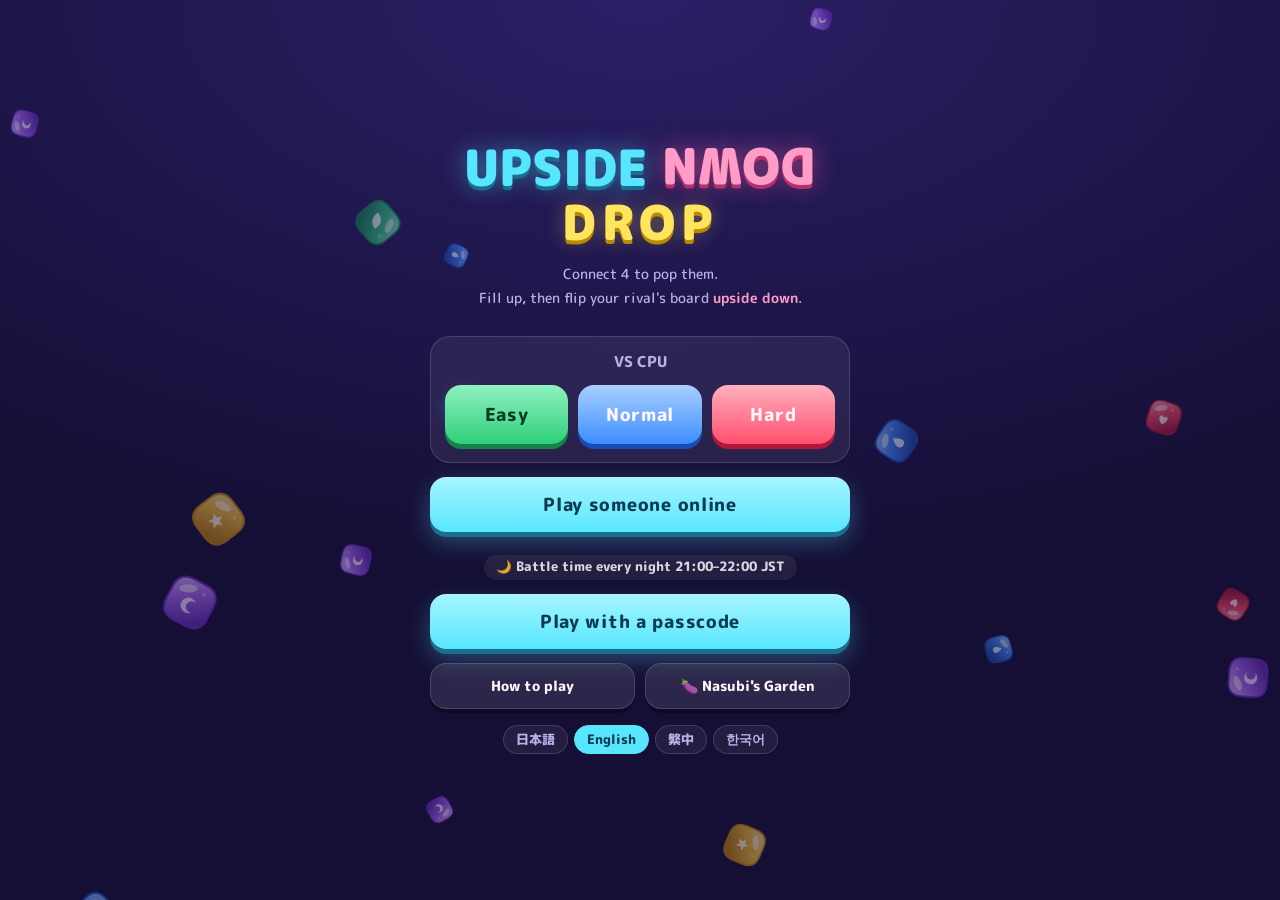
==== index.html @ 1927384f "広告：結果画面の帯の下に大きい広告（300×250）を足す Co-Authored-By: Claude Opus 5.5 <noreply@anthropic.com> Claude-Session" ====
<!doctype html>
<html lang="ja">
<head>
<!-- Google tag (gtag.js) -->
<script async src="https://www.googletagmanager.com/gtag/js?id=G-5RB6XMN0QR"></script>
<script>
  window.dataLayer = window.dataLayer || [];
  function gtag(){dataLayer.push(arguments);}
  gtag('js', new Date());
  gtag('config', 'G-5RB6XMN0QR');
</script>
<meta charset="utf-8">
<meta name="viewport" content="width=device-width,initial-scale=1,maximum-scale=1,user-scalable=no,viewport-fit=cover">
<meta name="theme-color" content="#150f36">
<meta name="description" content="4つつなげて消す落ちものパズル。ゲージが溜まったら相手の盤面をさかさまに！">
<title>さかさまドロップ</title>
<!-- ホーム画面に追加したとき全画面で開く -->
<link rel="manifest" href="manifest.json">
<link rel="icon" type="image/png" href="icons/favicon-32.png">
<link rel="apple-touch-icon" href="icons/apple-touch-icon.png">
<meta name="apple-mobile-web-app-capable" content="yes">
<meta name="mobile-web-app-capable" content="yes">
<meta name="apple-mobile-web-app-status-bar-style" content="black-translucent">
<meta name="apple-mobile-web-app-title" content="さかさま">
<link rel="preconnect" href="https://fonts.googleapis.com">
<link rel="preconnect" href="https://fonts.gstatic.com" crossorigin>
<link href="https://fonts.googleapis.com/css2?family=M+PLUS+Rounded+1c:wght@500;800;900&display=swap" rel="stylesheet">
<link rel="stylesheet" href="css/style.css">
<!-- nasubi-track: 結果画面とXへの投稿の回数を記録（ゲームの動きには影響しない） -->
<script>(function(){try{var G="sakasama",IDS=["ov-result"];
function ev(n){try{if(typeof gtag==='function')gtag('event',n,{game:G});}catch(e){}}
var o=window.open;window.open=function(u){try{if(/intent\/(post|tweet)/.test(String(u)))ev('x_share');}catch(e){}return o.apply(window,arguments);};
if(!IDS.length)return;
function vis(e){if(!e||!e.isConnected||e.closest('[hidden]'))return false;var r=e.getBoundingClientRect();if(r.width<1||r.height<1)return false;for(var n=e;n&&n.nodeType===1;n=n.parentElement){var s=getComputedStyle(n);if(s.display==='none'||s.visibility==='hidden'||parseFloat(s.opacity)<0.05)return false;}return true;}
var was={};setInterval(function(){try{var any=false;for(var i=0;i<IDS.length;i++){if(vis(document.getElementById(IDS[i])))any=true;}if(any&&!was.v)ev('result_view');was.v=any;}catch(e){}},700);
}catch(e){}})();</script>
<!-- nasubi-ad: 結果画面の決めた場所に広告の帯（と、決めた作品だけその下に大きい広告）を出す（遊んでいる最中は出さない・ボタンに重ねない・広告の幅320pxを切らない・結果が出て1.2秒たってから見せる・結果画面が出るたびに読みこみ直す（30秒に1回まで）） -->
<script>(function(){try{var C=[{"a": "#ov-result .dialog", "v": "#ov-result"}],BIG=1,AD='https://nasubi-no-oniwa.github.io/ad/',AD2='https://nasubi-no-oniwa.github.io/ad/big.html',WAIT=1200,MIN=30000;
if(/[?&]noad=1/.test(location.search))return;
var ifr=null,ifr2=null,boxes=[],bigs=[],since=0,shown=false,last=0;
function vis(e){if(!e||!e.isConnected||e.closest('[hidden]'))return false;var r=e.getBoundingClientRect();if(r.width<1||r.height<1)return false;for(var n=e;n&&n.nodeType===1;n=n.parentElement){var s=getComputedStyle(n);if(s.display==='none'||s.visibility==='hidden'||parseFloat(s.opacity)<0.05)return false;}return true;}
function mk(){var b=document.createElement('div');b.className='nsb-ad';b.style.cssText='display:block;position:static;float:none;box-sizing:content-box;width:320px;min-width:320px;max-width:none;height:50px;margin:20px calc((100% - 320px) / 2) 0;padding:0;border:0;background:none;box-shadow:none;border-radius:0;transform:none;overflow:hidden;flex:0 0 auto;align-self:center;';return b;}
function mk2(){var g=document.createElement('div');g.className='nsb-ad nsb-big';g.style.cssText='display:block;position:static;float:none;box-sizing:content-box;width:300px;min-width:300px;max-width:none;height:250px;margin:20px calc((100% - 300px) / 2) 0;padding:0;border:0;background:none;box-shadow:none;border-radius:0;transform:none;overflow:hidden;flex:0 0 auto;align-self:center;';return g;}
function mkf(u,w,h){var f=document.createElement('iframe');f.title='ad';f.setAttribute('scrolling','no');f.width=w;f.height=h;f.style.cssText='border:0;margin:0;padding:0;width:'+w+'px;height:'+h+'px;display:block;max-width:none;visibility:hidden';f.src=u;return f;}
function rel(f,u){try{f.contentWindow.location.replace(u);}catch(_){f.src=u;}}
function place(){for(var i=0;i<C.length;i++){var a=document.querySelector(C[i].a);if(!a)continue;var b=boxes[i]||(boxes[i]=mk());if(C[i].p==='first'){if(a.firstElementChild!==b)a.insertBefore(b,a.firstChild);}else if(b.parentNode!==a)a.appendChild(b);
if(BIG){var g=bigs[i]||(bigs[i]=mk2());if(b.nextSibling!==g)a.insertBefore(g,b.nextSibling);}}}
function hide(){if(ifr)ifr.style.visibility='hidden';if(ifr2)ifr2.style.visibility='hidden';}
function tick(){try{place();var k=-1;for(var i=0;i<C.length;i++){var v=document.querySelector(C[i].v),b=boxes[i];if(b&&vis(v)&&vis(b)){k=i;break;}}
if(k<0){since=0;shown=false;hide();return;}
var now=Date.now();if(!since)since=now;if(now-since<WAIT){hide();return;}
if(!ifr)ifr=mkf(AD,320,50);if(BIG&&!ifr2)ifr2=mkf(AD2,300,250);
var fresh=false;if(ifr.parentNode!==boxes[k]){boxes[k].appendChild(ifr);fresh=true;}if(BIG&&ifr2.parentNode!==bigs[k]){bigs[k].appendChild(ifr2);fresh=true;}
if(fresh)last=now;else if(!shown&&now-last>=MIN){rel(ifr,AD);if(ifr2)rel(ifr2,AD2);last=now;}
ifr.style.visibility='visible';if(ifr2)ifr2.style.visibility='visible';shown=true;}catch(_){}}
function go(){place();try{new MutationObserver(place).observe(document.body,{childList:true,subtree:true});}catch(_){}setInterval(tick,300);}
if(document.body)go();else document.addEventListener('DOMContentLoaded',go);
}catch(e){}})();</script>
</head>
<body>
<div id="app">

  <!-- ===== タイトル ===== -->
  <section id="title" class="screen active">
    <div class="sky" aria-hidden="true"><canvas id="title-bg"></canvas></div>
    <div class="title-box">
      <div class="title-head">
      <h1 class="logo" aria-label="さかさまドロップ" data-ia="doc_title">
        <span class="logo-top" data-ih="logo_top"><i>さ</i><i>か</i><i class="flip">さ</i><i class="flip">ま</i></span>
        <span class="logo-bottom" data-i="logo_bottom">ドロップ</span>
      </h1>
      <p class="tagline" data-ih="tagline">4つつなげて消す。<br>溜まったら、相手の盤面を<b>さかさま</b>に。</p>
      </div>

      <div class="menu">
        <div class="menu-card">
          <p class="menu-label" data-i="vs_cpu">CPUとたいせん</p>
          <div class="level-row">
            <button class="btn lv easy" data-level="easy" data-i="easy">よわい</button>
            <button class="btn lv normal" data-level="normal" data-i="normal">ふつう</button>
            <button class="btn lv hard" data-level="hard" data-i="hard">つよい</button>
          </div>
        </div>
        <button class="btn wide online-btn" id="btn-online" data-i="online">あいことばで対戦</button>
        <div class="menu-sub">
          <button class="btn sub" id="btn-howto" data-i="howto">あそびかた</button>
          <a class="btn sub garden" href="https://nasubi-no-oniwa.github.io/" data-i="home_e">🍆 なすびのお庭へ</a>
        </div>
        <div class="langs" id="langs" role="group" aria-label="Language"><button type="button" data-lang="ja">日本語</button><button type="button" data-lang="en">English</button><button type="button" data-lang="zh">繁中</button><button type="button" data-lang="ko">한국어</button></div>
        <p class="land-tip touch-only-block" data-ih="land_tip">スマホを横にすると、相手の盤面も同じ大きさで見えます<br>ブラウザの「ホーム画面に追加」で全画面で遊べます</p>
        <div class="ctrl-setting touch-only-block">
          <span data-i="ctrl_touch">スマホの操作</span>
          <div class="seg"><button data-mode="button" data-i="m_button">ボタン</button><button data-mode="swipe" data-i="m_swipe">なぞる</button></div>
        </div>
      </div>
    </div>
  </section>

  <!-- ===== ゲーム ===== -->
  <section id="game" class="screen">
    <header class="hud-top">
      <button class="icon-btn" id="btn-pause" aria-label="一時停止" data-ia="pause">Ⅱ</button>
      <div class="versus"><span class="you" id="me-name" data-i="you">あなた</span><b id="wins">0 - 0</b><span class="cpu" id="cpu-name">CPU</span><span class="eyes" id="watchers"></span></div>
      <button class="icon-btn" id="btn-sound" aria-label="音" data-ia="sound">♪</button>
    </header>

    <div class="field">
      <div class="area me">
        <div class="me-head" id="me-label" data-i="you">あなた</div>
        <div class="gbar" id="me-garbage"></div>
        <div class="board-wrap" id="me-wrap"><canvas id="me-board"></canvas></div>
      </div>

      <div class="side">
        <div class="panel next-panel">
          <div class="label" data-i="next">つぎ</div>
          <canvas id="me-next"></canvas>
        </div>
        <div class="panel">
          <div class="label" data-i="score">スコア</div>
          <div class="score" id="me-score">0</div>
        </div>
        <div class="panel gauge-panel">
          <div class="label" data-i="gauge">さかさまゲージ</div>
          <div class="gauge"><div class="gauge-fill" id="me-gauge"></div></div>
          <div class="skill-sides">
            <button class="skill-side" data-target="opp" data-ih="to_opp_k">相手に<small>Shift</small></button>
            <button class="skill-side self" data-target="self" data-ih="to_self_k">自分に<small>C</small></button>
          </div>
        </div>
        <div class="panel keys pc-only">
          <p data-ih="k_move"><kbd>←</kbd><kbd>→</kbd> いどう</p>
          <p data-ih="k_soft"><kbd>↓</kbd> はやく落とす</p>
          <p data-ih="k_hard"><kbd>↑</kbd> 一気に落とす</p>
          <p data-ih="k_rl"><kbd>Z</kbd> 左回転</p>
          <p data-ih="k_rr"><kbd>X</kbd><kbd>スペース</kbd> 右回転</p>
          <p data-ih="k_fo"><kbd>Shift</kbd> 相手をさかさま</p>
          <p data-ih="k_fs"><kbd>C</kbd> 自分をさかさま</p>
        </div>
      </div>

      <div class="area opp">
        <div class="opp-head"><span id="opp-label">CPU</span><span class="mini-gauge"><i id="opp-gauge"></i></span></div>
        <div class="gbar" id="opp-garbage"></div>
        <div class="board-wrap small" id="opp-wrap"><canvas id="opp-board"></canvas></div>
        <div class="opp-score" id="opp-score">0</div>
      </div>
    </div>

    <div class="controls touch-only" id="controls">
      <div class="pad">
        <button data-key="left" aria-label="左" data-ia="a_left">◀</button>
        <button data-key="down" aria-label="下" data-ia="a_down">▼</button>
        <button data-key="right" aria-label="右" data-ia="a_right">▶</button>
        <button data-key="hard" aria-label="一気に落とす" data-ia="a_hard" class="hard">⤓</button>
      </div>
      <div class="acts">
        <div class="skills">
          <button data-key="skill" class="skill" aria-label="相手をさかさま" data-ia="a_fo"><span data-i="to_opp">相手に</span></button>
          <button data-key="skillSelf" class="skill self" aria-label="自分をさかさま" data-ia="a_fs"><span data-i="to_self">自分に</span></button>
        </div>
        <div class="rot">
          <button data-key="rotateL" class="rotate l" aria-label="左回転" data-ia="a_rl">↺</button>
          <button data-key="rotateR" class="rotate r" aria-label="右回転" data-ia="a_rr">↻</button>
        </div>
      </div>
      <p class="swipe-hint" data-ih="swipe_hint"><span>左右になぞる：いどう</span><span>下になぞる：落とす</span><span>下にはじく：一気に</span><span>左をタップ：↺</span><span>右をタップ：↻</span></p>
    </div>

    <!-- カウントダウン -->
    <div class="overlay count" id="ov-count"><div class="count-num" id="count-num">3</div></div>

    <!-- 一時停止 -->
    <div class="overlay" id="ov-pause">
      <div class="dialog">
        <h2 data-i="rest">ひとやすみ</h2>
        <div class="ctrl-setting touch-only-block">
          <span data-i="ctrl_touch">スマホの操作</span>
          <div class="seg"><button data-mode="button" data-i="m_button">ボタン</button><button data-mode="swipe" data-i="m_swipe">なぞる</button></div>
        </div>
        <button class="btn wide" id="btn-resume" data-i="resume">つづける</button>
        <p class="hint online-only" data-i="no_pause">オンライン対戦中は止まりません</p>
        <button class="btn wide sub" id="btn-quit" data-i="to_title">タイトルへ</button>
        <a class="btn wide sub garden" href="https://nasubi-no-oniwa.github.io/" data-i="home_more">🍆 なすびのお庭へ（ほかのゲーム）</a>
      </div>
    </div>

    <!-- 結果 -->
    <div class="overlay" id="ov-result">
      <div class="dialog">
        <h2 id="result-title">かち！</h2>
        <div class="stats">
          <div><span data-i="score">スコア</span><b id="res-score">0</b></div>
          <div><span data-i="max_chain">最大れんさ</span><b id="res-chain">0</b></div>
          <div><span data-i="flips">さかさま</span><b id="res-flip">0</b></div>
        </div>
        <button class="btn wide" id="btn-again" data-i="again">もう一回</button>
        <p class="hint" id="again-msg"></p>
        <button class="btn wide sub" id="btn-back" data-i="to_title">タイトルへ</button>
      </div>
    </div>
  </section>

  <!-- ===== 合言葉で対戦 ===== -->
  <div class="overlay modal" id="ov-online">
    <div class="dialog online">
      <h2 data-i="online">あいことばで対戦</h2>
      <div id="online-form">
        <label class="field-l"><span data-i="passcode">あいことば</span><input id="in-code" maxlength="20" autocomplete="off" placeholder="例：ねこ123" data-ip="ex_code"></label>
        <label class="field-l"><span data-i="name">なまえ</span><input id="in-name" maxlength="8" autocomplete="off" placeholder="ななし" data-ip="noname"></label>
        <p class="hint" data-i="online_hint">同じあいことばを入れた人と対戦できます。3人目からは観戦になります。</p>
        <button class="btn wide" id="btn-join" data-i="join">はいる</button>
      </div>
      <div id="online-wait" hidden>
        <p class="wait-code"><span data-i="wait_pre">あいことば「</span><b id="wait-code"></b><span data-i="wait_post">」</span></p>
        <p class="wait-msg" id="wait-msg" data-i="waiting">あいてを待っています…</p>
        <div class="dots"><i></i><i></i><i></i></div>
        <button class="btn wide sub" id="btn-copy" data-i="copy_link">さそうリンクをコピー</button>
      </div>
      <p class="err" id="online-err"></p>
      <button class="btn wide sub" id="btn-online-close" data-i="back">もどる</button>
    </div>
  </div>

  <!-- ===== あそびかた ===== -->
  <div class="overlay modal" id="ov-howto">
    <div class="dialog howto">
      <h2 data-i="howto">あそびかた</h2>
      <ol>
        <li data-ih="h1"><b>同じ色を4つ</b>つなげると消える。消えたあとに落ちてきて、また4つそろうと<b>れんさ</b>！</li>
        <li data-ih="h2">れんさするほど相手に<b>いし</b>がたくさん降る。いしは隣で色が消えると一緒に消える。</li>
        <li data-ih="h3">つぶを消すと<b>さかさまゲージ</b>が溜まる。満タンで<b>さかさま</b>を押すと、<b>相手の盤面が上下反転</b>！　積み上げた形がバラバラになり、思わぬ連鎖が起きることも。</li>
        <li data-ih="h4">さかさまは<b>相手に</b>も<b>自分に</b>も使える。相手に使うと組みを崩して邪魔できる。自分に使うと、起きた連鎖は攻撃にならないが、自分に降ってくる予定のいしを消せる（守り）。</li>
        <li data-ih="h5">さかさまを使われた側は、今のつぶを置いて連鎖が終わったあと、次のつぶが出る前に反転する。</li>
        <li data-ih="h6"><b>あいことばで対戦</b>：同じあいことばを入れた2人で対戦。3人目からは観戦になる。「さそうリンク」を送れば、開くだけで同じ部屋に入れる。</li>
        <li data-ih="h7">96秒たつと「こうげきアップ」。そこから16秒ごとに、少ない連鎖でもいしがたくさん送れるようになる。</li>
        <li data-ih="h8">スマホはブラウザの「ホーム画面に追加」をすると、アプリのように全画面で遊べる。</li>
        <li data-ih="h9">盤面をぜんぶ消すと「ぜんけし」。次の連鎖でいしがたくさん送れる。</li>
        <li data-ih="h10">まん中の<b class="x">×</b>までつぶが積み上がったら負け。</li>
      </ol>
      <div class="howto-keys">
        <div><h3 data-i="hk1_t">スマホ（ボタン）</h3><p data-ih="hk1">◀ ▶ いどう／▼ はやく落とす<br>⤓ 一気に落とす<br>↺ 左回転／↻ 右回転<br>相手に・自分に スキル<br>※なぞる操作も同時に使える</p></div>
        <div><h3 data-i="hk2_t">スマホ（なぞる）</h3><p data-ih="hk2">左右になぞって いどう<br>下になぞって はやく落とす<br>下にはじいて 一気に落とす<br>左タップ↺／右タップ↻</p></div>
        <div><h3>PC</h3><p data-ih="hk3">← → いどう／↓ はやく落とす<br>↑ 一気に落とす<br>Z 左回転／X・スペース 右回転<br>Shift 相手に／C 自分に</p></div>
      </div>
      <button class="btn wide" id="btn-howto-close" data-i="close">とじる</button>
    </div>
  </div>

</div>

<script src="js/i18n.js"></script>
<script src="js/config.js"></script>
<script src="js/board.js"></script>
<script src="js/player.js"></script>
<script src="js/cpu.js"></script>
<script src="js/render.js"></script>
<script src="js/input.js"></script>
<script src="js/online.js"></script>
<script src="js/qm.js"></script>
<script src="js/firebase-config.js"></script>
<script src="js/main.js"></script>
</body>
</html>
---- css/style.css ----
/* =============================================
   さかさまドロップ  見た目
   ============================================= */
:root {
  --bg1: #150f36;
  --bg2: #2b1f66;
  --ink: #fff7fb;
  --muted: #b9b0e6;
  --pink: #ff5fa2;
  --pink2: #ff9cc7;
  --cyan: #58e6ff;
  --yellow: #ffe45e;
  --panel: rgba(255, 255, 255, 0.07);
  --line: rgba(255, 255, 255, 0.14);
  --side-w: 150px;
  --ctrl-h: 150px;
  --font: "M PLUS Rounded 1c", "Hiragino Maru Gothic ProN", "Hiragino Sans", system-ui, sans-serif;
}

* { box-sizing: border-box; -webkit-tap-highlight-color: transparent; }
html, body {
  margin: 0; height: 100%; overflow: hidden;
  background: radial-gradient(120% 90% at 50% 0%, var(--bg2), var(--bg1) 70%);
  color: var(--ink); font-family: var(--font);
  -webkit-user-select: none; user-select: none; touch-action: manipulation;
  overscroll-behavior: none;
}
button { font-family: inherit; color: inherit; cursor: pointer; }
#app { position: fixed; inset: 0; }

.screen { position: absolute; inset: 0; display: none; }
.screen.active { display: flex; }

/* ---------- ボタン ---------- */
.btn {
  border: 0; border-radius: 16px; padding: 14px 18px;
  font-size: 18px; font-weight: 800; letter-spacing: .04em;
  background: linear-gradient(180deg, var(--pink2), var(--pink));
  box-shadow: 0 5px 0 #b3306c, 0 10px 24px rgba(255, 95, 162, .35);
  transition: transform .08s, box-shadow .08s;
}
.btn:active { transform: translateY(4px); box-shadow: 0 1px 0 #b3306c; }
.btn.wide { width: 100%; }
.btn.sub {
  background: rgba(255, 255, 255, .1); box-shadow: 0 4px 0 rgba(0, 0, 0, .3);
  border: 1px solid var(--line);
}
.btn.sub:active { box-shadow: 0 0 0 rgba(0,0,0,.3); }
.btn.soon {
  background: rgba(255, 255, 255, .05); color: var(--muted); box-shadow: none;
  border: 1px dashed var(--line); cursor: default; font-size: 16px;
}
.btn small { font-size: 12px; opacity: .8; margin-left: 6px; }

/* ---------- タイトル ---------- */
#title { align-items: center; justify-content: center; }
.sky { position: absolute; inset: 0; overflow: hidden; }
.sky canvas { width: 100%; height: 100%; display: block; opacity: .55; }
.title-box {
  position: relative; width: min(420px, 92vw); text-align: center;
  padding: 20px 0 24px;
}
.logo { margin: 0 0 6px; line-height: 1; font-weight: 900; }
.logo-top { display: flex; justify-content: center; gap: 2px; font-size: clamp(46px, 14vw, 68px); }
.logo-top i {
  font-style: normal; display: inline-block;
  color: var(--cyan); text-shadow: 0 4px 0 #1a6f8c, 0 0 24px rgba(88, 230, 255, .5);
  animation: bob 2.4s ease-in-out infinite;
}
.logo-top i:nth-child(2) { animation-delay: .15s; }
.logo-top i.flip { transform: rotate(180deg); color: var(--pink2); text-shadow: 0 -4px 0 #b3306c, 0 0 24px rgba(255, 95, 162, .55); animation-name: bobflip; }
.logo-top i.flip:nth-child(4) { animation-delay: .3s; }
.logo-bottom {
  display: block; margin-top: 6px; font-size: clamp(34px, 10vw, 48px); letter-spacing: .12em;
  color: var(--yellow); text-shadow: 0 4px 0 #b88a00, 0 0 20px rgba(255, 228, 94, .35);
}
@keyframes bob { 0%, 100% { transform: translateY(0); } 50% { transform: translateY(-6px); } }
@keyframes bobflip { 0%, 100% { transform: rotate(180deg) translateY(0); } 50% { transform: rotate(180deg) translateY(-6px); } }
.tagline { margin: 16px 0 26px; color: var(--muted); font-size: 14px; font-weight: 500; line-height: 1.7; }
.tagline b { color: var(--pink2); }
.menu { display: flex; flex-direction: column; gap: 14px; }
.menu-card {
  background: var(--panel); border: 1px solid var(--line); border-radius: 20px;
  padding: 14px 14px 18px; backdrop-filter: blur(6px);
}
.menu-label { margin: 0 0 12px; font-weight: 800; font-size: 15px; color: var(--muted); }
.level-row { display: grid; grid-template-columns: repeat(3, 1fr); gap: 10px; }
.btn.lv { padding: 16px 0; font-size: 18px; }
.btn.lv.easy { background: linear-gradient(180deg, #8ff0bf, #2fd07a); box-shadow: 0 5px 0 #12844a; color: #0b3a22; }
.btn.lv.normal { background: linear-gradient(180deg, #a9d0ff, #3d8dff); box-shadow: 0 5px 0 #1a4cb5; }
.btn.lv.hard { background: linear-gradient(180deg, #ffb0bd, #ff4f6d); box-shadow: 0 5px 0 #b01839; }
.btn.lv:active { box-shadow: none; }

/* ---------- ゲーム画面 ---------- */
#game { flex-direction: column; align-items: center; touch-action: none; }
.hud-top {
  width: 100%; max-width: 980px; height: 44px; flex: 0 0 44px;
  display: flex; align-items: center; justify-content: space-between;
  padding: 0 10px; padding-top: env(safe-area-inset-top);
}
.icon-btn {
  width: 36px; height: 36px; border-radius: 12px; border: 1px solid var(--line);
  background: var(--panel); font-size: 15px; font-weight: 900;
}
.icon-btn.off { opacity: .4; }
.versus { display: flex; align-items: center; gap: 10px; font-size: 13px; color: var(--muted); font-weight: 800; }
.versus b { font-size: 18px; color: var(--ink); letter-spacing: .08em; }
.versus .you { color: var(--pink2); }
.versus .cpu { color: var(--cyan); }

.field { flex: 1; display: grid; gap: 10px; padding: 8px 10px; justify-content: center; align-content: center; }
#game.narrow .field { grid-template-columns: auto var(--side-w); grid-template-areas: "me side" "me opp"; grid-template-rows: auto auto; }
#game.wide .field { grid-template-columns: auto var(--side-w) auto; grid-template-areas: "me side opp"; align-content: center; gap: 22px; }
.area.me { grid-area: me; }
.side { grid-area: side; display: flex; flex-direction: column; gap: 8px; }
.area.opp { grid-area: opp; display: flex; flex-direction: column; align-items: center; }
#game.wide .area.opp { align-items: stretch; }

.board-wrap {
  position: relative; border-radius: 14px; overflow: hidden; line-height: 0;
  box-shadow: 0 0 0 2px rgba(255, 255, 255, .16), 0 0 0 6px rgba(255, 95, 162, .12), 0 16px 40px rgba(0, 0, 0, .45);
}
.board-wrap.small { border-radius: 8px; box-shadow: 0 0 0 1.5px rgba(88, 230, 255, .35), 0 8px 20px rgba(0, 0, 0, .4); }
#game.wide .board-wrap.small { border-radius: 14px; box-shadow: 0 0 0 2px rgba(88, 230, 255, .3), 0 0 0 6px rgba(88, 230, 255, .1), 0 16px 40px rgba(0, 0, 0, .45); }
.board-wrap.hit { animation: hit .5s; }
@keyframes hit { 0%, 100% { transform: none; } 20% { transform: translateX(-5px) rotate(-1deg); } 40% { transform: translateX(5px) rotate(1deg); } 60% { transform: translateX(-3px); } }

.gbar { height: 20px; display: flex; align-items: center; gap: 2px; padding: 0 4px; overflow: hidden; }
.gbar i { display: block; border-radius: 40%; background: linear-gradient(180deg, #d2cdef, #6b6690); border: 1px solid #453f66; }
.gbar i.s { width: 9px; height: 9px; }
.gbar i.m { width: 14px; height: 14px; }
.gbar i.l { width: 18px; height: 18px; background: linear-gradient(180deg, #ffd1dc, #ff4f6d); border-color: #8c1230; }
.area.opp .gbar { height: 14px; }
.area.opp .gbar i.s { width: 6px; height: 6px; } .area.opp .gbar i.m { width: 9px; height: 9px; } .area.opp .gbar i.l { width: 12px; height: 12px; }
#game.wide .area.opp .gbar { height: 20px; }

.panel {
  background: var(--panel); border: 1px solid var(--line); border-radius: 14px;
  padding: 8px 10px; display: flex; flex-direction: column; align-items: center;
}
.label { font-size: 11px; font-weight: 800; color: var(--muted); letter-spacing: .06em; margin-bottom: 4px; }
.score { font-size: 18px; font-weight: 900; font-variant-numeric: tabular-nums; }
.gauge { width: 100%; height: 12px; border-radius: 99px; background: rgba(0, 0, 0, .35); overflow: hidden; border: 1px solid var(--line); }
.gauge-fill { height: 100%; width: 0; background: linear-gradient(90deg, var(--cyan), var(--pink)); border-radius: 99px; transition: width .2s; }
.gauge-panel.ready .gauge-fill { animation: shine 0.8s linear infinite; background: linear-gradient(90deg, var(--yellow), var(--pink), var(--cyan), var(--yellow)); background-size: 200% 100%; }
@keyframes shine { to { background-position: -200% 0; } }
.skill-side {
  margin-top: 8px; width: 100%; border: 0; border-radius: 10px; padding: 8px 4px;
  font-weight: 900; font-size: 14px; background: rgba(255, 255, 255, .08); color: var(--muted);
}
.skill-side small { display: block; font-size: 10px; opacity: .7; }
.gauge-panel.ready .skill-side { background: linear-gradient(180deg, var(--pink2), var(--pink)); color: #fff; box-shadow: 0 0 18px rgba(255, 95, 162, .6); }
.keys { align-items: flex-start; font-size: 12px; color: var(--muted); gap: 2px; }
.keys p { margin: 2px 0; }
kbd {
  display: inline-block; min-width: 20px; padding: 1px 6px; margin-right: 3px; border-radius: 6px;
  background: rgba(255, 255, 255, .12); border: 1px solid var(--line); font-family: inherit; font-size: 11px; color: var(--ink); text-align: center;
}
.opp-head { display: flex; align-items: center; justify-content: space-between; width: 100%; font-size: 11px; font-weight: 800; color: var(--cyan); gap: 6px; }
.mini-gauge { flex: 1; max-width: 70px; height: 6px; border-radius: 99px; background: rgba(0, 0, 0, .35); overflow: hidden; }
.mini-gauge i { display: block; height: 100%; width: 0; background: linear-gradient(90deg, var(--cyan), var(--pink)); }
.opp-score { font-size: 12px; font-weight: 800; color: var(--muted); margin-top: 4px; font-variant-numeric: tabular-nums; text-align: center; }
#game.wide .opp-head { font-size: 13px; }

/* ---------- スマホ操作ボタン ---------- */
.controls {
  width: 100%; max-width: 520px; height: var(--ctrl-h); flex: 0 0 var(--ctrl-h);
  display: none; align-items: center; justify-content: space-between;
  padding: 6px 14px calc(10px + env(safe-area-inset-bottom));
}
body.touch .controls { display: flex; }
body.touch .pc-only, body.touch .skill-side { display: none; }
.controls button {
  border: 0; font-weight: 900; touch-action: none;
  background: rgba(255, 255, 255, .1); border: 1px solid var(--line);
  box-shadow: 0 4px 0 rgba(0, 0, 0, .35);
}
.controls button.on { transform: translateY(3px); box-shadow: 0 1px 0 rgba(0, 0, 0, .35); background: rgba(255, 255, 255, .22); }
.pad { display: grid; grid-template-columns: repeat(4, 1fr); gap: 7px; width: 60%; height: 100%; align-items: center; }
.pad button { height: min(76px, 100%); border-radius: 18px; font-size: 24px; }
.acts { display: flex; flex-direction: column; align-items: center; justify-content: center; gap: 8px; height: 100%; }
.rot { display: flex; gap: 10px; }
.acts .rotate {
  width: min(70px, 17vw); height: min(70px, 17vw); border-radius: 50%; font-size: 30px;
  background: linear-gradient(180deg, var(--pink2), var(--pink)); border: 0; box-shadow: 0 5px 0 #b3306c;
}
.acts .rotate.l { background: linear-gradient(180deg, #ffd0e4, #ff85b8); }
.skills { display: flex; gap: 6px; width: 100%; }
.acts .skill {
  flex: 1; min-width: 60px; height: 34px; border-radius: 99px; font-size: 13px; color: var(--muted);
}
.acts .skill.self.ready { background: linear-gradient(180deg, #fff3b0, var(--yellow)); box-shadow: 0 4px 0 #b88a00, 0 0 16px rgba(255, 228, 94, .6); color: #4a3700; }
.acts .skill.ready {
  background: linear-gradient(180deg, #a6f5ff, var(--cyan)); border: 0; box-shadow: 0 4px 0 #1a6f8c, 0 0 20px rgba(88, 230, 255, .7);
  color: #0c3c4d; animation: pulse 1s ease-in-out infinite;
}
.swipe-hint { display: none; margin: 0; font-size: 11px; line-height: 1.6; color: var(--muted); text-align: left; }
body.swipe .pad, body.swipe .rot { display: none; }
body.swipe .swipe-hint { display: block; }
body.swipe .controls { justify-content: space-between; }
body.swipe .acts { height: auto; }
body.swipe .field { cursor: grab; }
@keyframes pulse { 50% { transform: scale(1.07); } }

/* ---------- オーバーレイ ---------- */
.overlay {
  position: absolute; inset: 0; display: none; align-items: center; justify-content: center;
  background: rgba(10, 6, 30, .6); backdrop-filter: blur(4px); z-index: 10;
}
.overlay.show { display: flex; }
.overlay.count { background: transparent; backdrop-filter: none; pointer-events: none; }
.count-num {
  font-size: 110px; font-weight: 900; color: var(--yellow);
  text-shadow: 0 6px 0 #b88a00, 0 0 40px rgba(255, 228, 94, .6); animation: countpop .9s ease-out;
}
@keyframes countpop { from { transform: scale(1.8); opacity: 0; } 30% { transform: scale(1); opacity: 1; } }
.dialog {
  width: min(360px, 88vw); background: linear-gradient(180deg, #33267a, #1d1548);
  border: 1px solid var(--line); border-radius: 24px; padding: 22px 20px;
  display: flex; flex-direction: column; gap: 12px; box-shadow: 0 30px 60px rgba(0, 0, 0, .5);
}
.dialog h2 { margin: 0 0 6px; text-align: center; font-size: 30px; font-weight: 900; }
.dialog h2.win { color: var(--yellow); text-shadow: 0 4px 0 #b88a00; }
.dialog h2.lose { color: var(--cyan); text-shadow: 0 4px 0 #1a6f8c; }
.stats { display: grid; grid-template-columns: repeat(3, 1fr); gap: 8px; margin-bottom: 6px; }
.stats div { background: var(--panel); border-radius: 12px; padding: 8px 4px; text-align: center; }
.stats span { display: block; font-size: 11px; color: var(--muted); font-weight: 800; }
.stats b { font-size: 18px; }
.howto { width: min(460px, 92vw); max-height: 88vh; overflow: auto; }
.howto ol { margin: 0; padding-left: 20px; font-size: 14px; line-height: 1.7; }
.howto li { margin-bottom: 6px; }
.howto b { color: var(--pink2); }
.howto b.x { color: #ff6b8a; }
.howto-keys { display: grid; grid-template-columns: 1fr 1fr; gap: 8px; }
.howto-keys div { background: var(--panel); border-radius: 12px; padding: 8px 10px; font-size: 12px; }
.howto-keys h3 { margin: 0 0 4px; font-size: 13px; color: var(--cyan); }
.howto-keys p { margin: 0; line-height: 1.6; color: var(--muted); }
.modal { z-index: 20; }

.me-head { height: 16px; font-size: 13px; font-weight: 800; color: var(--pink2); padding-left: 4px; display: none; }
#game.wide .me-head { display: block; }
#game.wide .opp-head { height: 16px; }

.touch-only-block { display: none; }
body.touch .touch-only-block { display: flex; }
.ctrl-setting { align-items: center; justify-content: space-between; gap: 10px; padding: 10px 14px; background: var(--panel); border: 1px solid var(--line); border-radius: 16px; font-size: 14px; font-weight: 800; color: var(--muted); }
.seg { display: flex; background: rgba(0,0,0,.3); border-radius: 99px; padding: 3px; }
.seg button { border: 0; background: transparent; padding: 7px 14px; border-radius: 99px; font-weight: 800; font-size: 13px; color: var(--muted); }
.seg button.on { background: linear-gradient(180deg, var(--pink2), var(--pink)); color: #fff; }
.howto-keys { grid-template-columns: 1fr 1fr 1fr; }
@media (max-width: 480px) { .howto-keys { grid-template-columns: 1fr; } }
body.swipe .swipe-hint { order: -1; }

.skill-sides { display: flex; gap: 6px; width: 100%; margin-top: 8px; }
.skill-sides .skill-side { margin-top: 0; font-size: 13px; }
.gauge-panel.ready .skill-side.self { background: linear-gradient(180deg, #fff3b0, var(--yellow)); color: #4a3700; box-shadow: 0 0 14px rgba(255, 228, 94, .5); }


/* ---------- スマホ横持ち ---------- */
#game.land {
  display: grid; grid-template-columns: var(--ctrl-w) 1fr var(--ctrl-w); grid-template-rows: 34px 1fr;
  grid-template-areas: "head head head" "pad field acts"; align-items: center;
  padding-left: env(safe-area-inset-left); padding-right: env(safe-area-inset-right);
}
#game.land .hud-top { grid-area: head; height: 34px; max-width: none; padding-top: 0; }
#game.land .icon-btn { width: 30px; height: 30px; border-radius: 10px; }
#game.land .field { grid-area: field; padding: 4px 6px; gap: 12px; }
#game.land .controls { display: contents; }
#game.land .pad {
  grid-area: pad; width: auto; height: auto; padding: 0 10px 0 14px;
  grid-template-columns: 1fr 1fr; grid-template-rows: auto auto; gap: 10px; align-self: end; margin-bottom: 18px;
}
#game.land .pad button { height: min(72px, 18vh); }
#game.land .pad [data-key="down"] { grid-column: 1 / 3; grid-row: 2; }
#game.land .pad [data-key="left"] { grid-column: 1; grid-row: 1; }
#game.land .pad [data-key="right"] { grid-column: 2; grid-row: 1; }
#game.land .acts { grid-area: acts; height: auto; padding: 0 14px 0 10px; align-self: end; margin-bottom: 18px; gap: 12px; }
#game.land .skills { flex-direction: column; }
#game.land .acts .skill { height: 32px; }
#game.land .acts .rotate { width: min(72px, 8.5vw, 20vh); height: min(72px, 8.5vw, 20vh); }
#game.land .swipe-hint { grid-area: pad; padding: 0 12px; align-self: center; font-size: 11px; }
#game.land .side { gap: 6px; }
#game.land .panel { padding: 6px 8px; border-radius: 12px; }
#game.land .score { font-size: 15px; }
#game.land .me-head, #game.land .opp-head { height: 14px; font-size: 11px; }
#game.land .gbar { height: 16px; }
.dialog { max-height: 94vh; overflow: auto; }

/* 背の低い画面（横持ちなど）のタイトル */
@media (max-height: 520px) {
  #title { overflow-y: auto; align-items: flex-start; }
  .title-box { width: min(640px, 92vw); padding: 12px 0; display: grid; grid-template-columns: 1fr 1.1fr; gap: 20px; align-items: center; text-align: center; }
  .logo-top { font-size: 44px; }
  .logo-bottom { font-size: 30px; }
  .tagline { margin: 10px 0 0; font-size: 12px; }
  .menu { gap: 10px; }
  .menu-card { padding: 10px 10px 14px; }
  .btn { padding: 10px 14px; font-size: 16px; }
  .btn.lv { padding: 12px 0; }
}

.swipe-hint span { display: inline-block; margin-right: 10px; white-space: nowrap; }
#game.land .swipe-hint span { display: block; margin: 0 0 4px; }
#game.land .gbar, #game.land .area.opp .gbar { height: 16px; }
#game.land .me-head, #game.land .opp-head { height: 16px; }
#game.land .field { align-items: start; }
#game.land .label { font-size: 10px; white-space: nowrap; letter-spacing: 0; }
#game.land .opp-score { margin-top: 2px; font-size: 11px; }

.land-tip { margin: 0; justify-content: center; font-size: 12px; line-height: 1.6; color: var(--muted); text-align: center; }
@media (orientation: landscape) { .land-tip { display: none !important; } }

.pad .hard { font-size: 26px; color: var(--yellow); }
#game.land .pad [data-key="down"] { grid-column: 1; grid-row: 2; }
#game.land .pad [data-key="hard"] { grid-column: 2; grid-row: 2; }

/* スマホで連打しても拡大・スクロール・長押しメニューが出ないように */
#game, #game * { touch-action: none; -webkit-touch-callout: none; -webkit-user-select: none; user-select: none; }
#game .dialog, #game .dialog * { touch-action: manipulation; }
html, body { overscroll-behavior: none; -webkit-text-size-adjust: 100%; }

/* ---------- オンライン ---------- */
.btn.online-btn { background: linear-gradient(180deg, #a6f5ff, var(--cyan)); box-shadow: 0 5px 0 #1a6f8c, 0 10px 24px rgba(88,230,255,.3); color: #0c3c4d; }
.btn.online-btn:active { box-shadow: 0 1px 0 #1a6f8c; }
.dialog.online { gap: 10px; }
.field-l { display: flex; flex-direction: column; gap: 6px; font-size: 13px; font-weight: 800; color: var(--muted); margin-bottom: 10px; }
.field-l input {
  font: inherit; font-size: 18px; font-weight: 800; color: var(--ink); padding: 12px 14px; border-radius: 14px;
  border: 1px solid var(--line); background: rgba(0,0,0,.3); outline: none; -webkit-user-select: text; user-select: text;
}
.field-l input:focus { border-color: var(--cyan); box-shadow: 0 0 0 3px rgba(88,230,255,.25); }
.hint { margin: 0 0 6px; font-size: 12px; color: var(--muted); text-align: center; line-height: 1.6; }
.err { margin: 0; min-height: 1em; font-size: 13px; color: #ff8aa8; text-align: center; font-weight: 800; }
.wait-code { margin: 0; text-align: center; font-size: 15px; color: var(--muted); }
.wait-code b { color: var(--yellow); font-size: 20px; }
.wait-msg { margin: 4px 0 0; text-align: center; font-weight: 800; }
.dots { display: flex; justify-content: center; gap: 8px; margin: 10px 0 14px; }
.dots i { width: 12px; height: 12px; border-radius: 40%; background: var(--pink2); animation: bob 1s ease-in-out infinite; }
.dots i:nth-child(2) { background: var(--cyan); animation-delay: .15s; }
.dots i:nth-child(3) { background: var(--yellow); animation-delay: .3s; }
.eyes { margin-left: 4px; font-size: 12px; color: var(--muted); }
.online-only { display: none; }
body.online .online-only { display: block; }
body.online #btn-resume { display: none; }
/* 観戦中：操作ボタンやスキルボタンを隠す */
body.watching .controls, body.watching .skill-sides, body.watching .keys, body.watching .swipe-hint { display: none !important; }
body.watching #game.land { grid-template-columns: 0 1fr 0; }
#again-msg:empty { display: none; }

body.watching #game.wide .field { gap: 8px; padding: 8px 6px; }
body.watching .stats { display: none; }

.menu-sub { display: grid; grid-template-columns: 1fr 1fr; gap: 10px; }
.menu-sub .btn { width: 100%; font-size: 15px; padding: 12px 8px; }
a.btn { display: inline-flex; align-items: center; justify-content: center; text-decoration: none; color: inherit; }
a.btn.garden { color: var(--ink); }

/* ことばの切りかえ */
.langs{display:flex;flex-wrap:wrap;gap:6px;justify-content:center}
.langs button{font:800 13px var(--font);background:rgba(255,255,255,.06);color:var(--muted);border:1.5px solid var(--line);border-radius:999px;padding:4px 12px;cursor:pointer}
.langs button[aria-pressed="true"]{background:var(--cyan);color:#0c3c4d;border-color:var(--cyan)}
html[data-lang="ko"] .logo{font-family:'Do Hyeon',var(--font);font-weight:400}
/* タイトルが画面に収まらないときはスクロール（上が切れないように） */
#title { overflow-y: auto; -webkit-overflow-scrolling: touch; }
.title-box { margin: auto; }
.langs { margin: 2px 0 0; }
@media (min-height: 521px) and (max-height: 820px) {
  .title-box { padding: 12px 0 16px; }
  .tagline { margin: 10px 0 14px; }
  .menu { gap: 10px; }
}
@media (min-height: 521px) and (max-height: 700px) {
  .logo-top { font-size: 44px; }
  .logo-bottom { font-size: 30px; margin-top: 2px; }
  .tagline { font-size: 13px; line-height: 1.55; }
  .btn { padding: 11px 14px; font-size: 16px; }
  .btn.lv { padding: 12px 0; font-size: 16px; }
  .menu-card { padding: 10px 10px 14px; }
  .menu-label { margin-bottom: 8px; }
  .land-tip { font-size: 11px; line-height: 1.5; }
}
html[data-lang="en"] .menu-sub .btn { font-size: 14px; letter-spacing: 0; }
html[data-lang="en"] .tagline, html[data-lang="en"] .land-tip { letter-spacing: 0; }
html[data-lang="en"] .logo-top { font-size: clamp(30px, 10vw, 50px); gap: .28em; }
@media (max-height: 700px) { html[data-lang="en"] .logo-top { font-size: 32px; } }
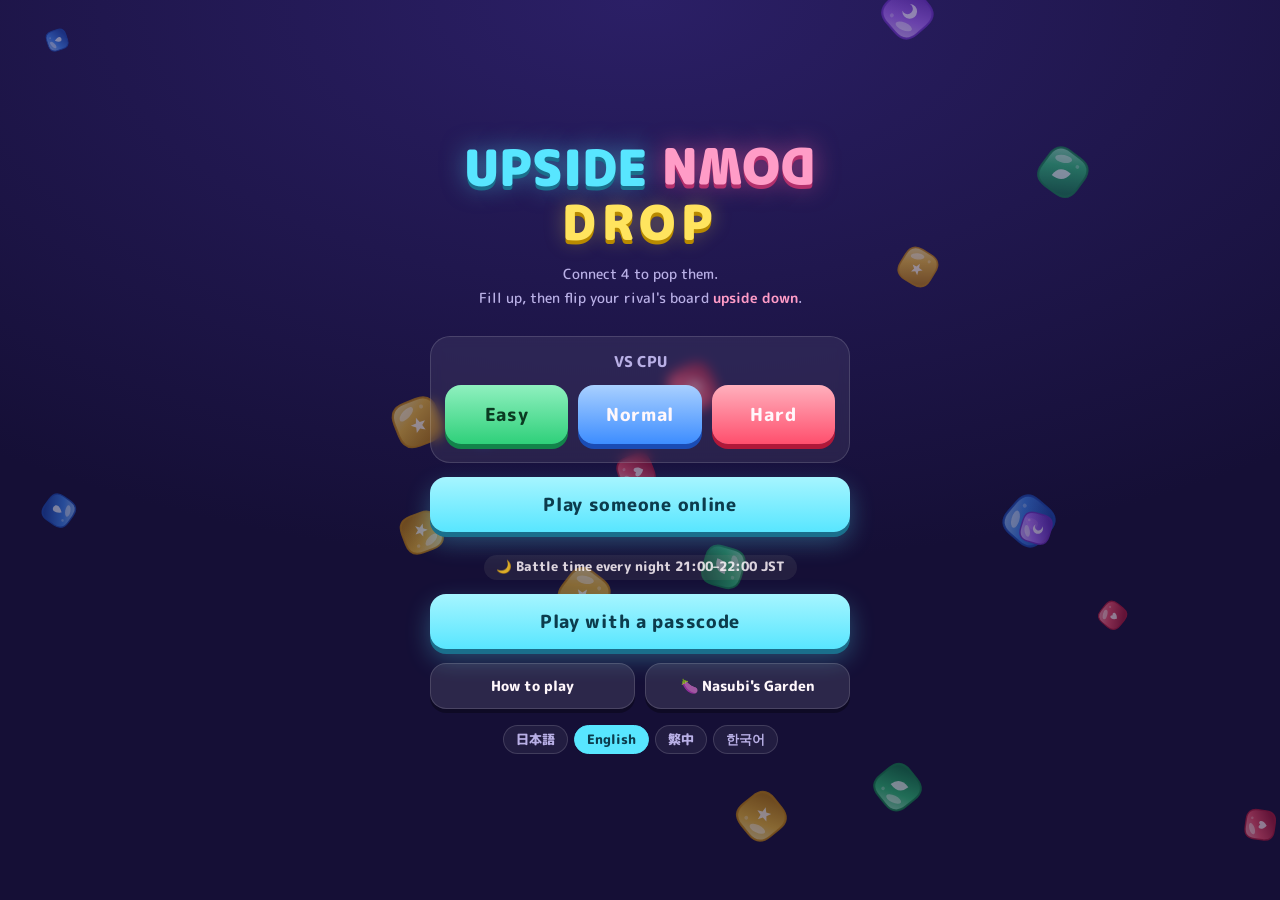
==== commit 9f0aea21: "広告：結果画面が出たらすぐ見せる（最初の1.2秒は押しても反応しない） Co-Authored-By: Claude Opus 5.5 <noreply@anthropic.com> Claude-S" ====
--- a/index.html
+++ b/index.html
@@ -34,25 +34,25 @@
 function vis(e){if(!e||!e.isConnected||e.closest('[hidden]'))return false;var r=e.getBoundingClientRect();if(r.width<1||r.height<1)return false;for(var n=e;n&&n.nodeType===1;n=n.parentElement){var s=getComputedStyle(n);if(s.display==='none'||s.visibility==='hidden'||parseFloat(s.opacity)<0.05)return false;}return true;}
 var was={};setInterval(function(){try{var any=false;for(var i=0;i<IDS.length;i++){if(vis(document.getElementById(IDS[i])))any=true;}if(any&&!was.v)ev('result_view');was.v=any;}catch(e){}},700);
 }catch(e){}})();</script>
-<!-- nasubi-ad: 結果画面の決めた場所に広告の帯（と、決めた作品だけその下に大きい広告）を出す（遊んでいる最中は出さない・ボタンに重ねない・広告の幅320pxを切らない・結果が出て1.2秒たってから見せる・結果画面が出るたびに読みこみ直す（30秒に1回まで）） -->
-<script>(function(){try{var C=[{"a": "#ov-result .dialog", "v": "#ov-result"}],BIG=1,AD='https://nasubi-no-oniwa.github.io/ad/',AD2='https://nasubi-no-oniwa.github.io/ad/big.html',WAIT=1200,MIN=30000;
+<!-- nasubi-ad: 結果画面の決めた場所に広告の帯（と、決めた作品だけその下に大きい広告）を出す（遊んでいる最中は出さない・ボタンに重ねない・広告の幅320pxを切らない・結果が出たらすぐ見せるが、最初の1.2秒は押しても反応しない・結果画面が出るたびに読みこみ直す（30秒に1回まで）） -->
+<script>(function(){try{var C=[{"a": "#ov-result .dialog", "v": "#ov-result"}],BIG=1,AD='https://nasubi-no-oniwa.github.io/ad/',AD2='https://nasubi-no-oniwa.github.io/ad/big.html',LOCK=1200,MIN=30000;
 if(/[?&]noad=1/.test(location.search))return;
 var ifr=null,ifr2=null,boxes=[],bigs=[],since=0,shown=false,last=0;
 function vis(e){if(!e||!e.isConnected||e.closest('[hidden]'))return false;var r=e.getBoundingClientRect();if(r.width<1||r.height<1)return false;for(var n=e;n&&n.nodeType===1;n=n.parentElement){var s=getComputedStyle(n);if(s.display==='none'||s.visibility==='hidden'||parseFloat(s.opacity)<0.05)return false;}return true;}
 function mk(){var b=document.createElement('div');b.className='nsb-ad';b.style.cssText='display:block;position:static;float:none;box-sizing:content-box;width:320px;min-width:320px;max-width:none;height:50px;margin:20px calc((100% - 320px) / 2) 0;padding:0;border:0;background:none;box-shadow:none;border-radius:0;transform:none;overflow:hidden;flex:0 0 auto;align-self:center;';return b;}
 function mk2(){var g=document.createElement('div');g.className='nsb-ad nsb-big';g.style.cssText='display:block;position:static;float:none;box-sizing:content-box;width:300px;min-width:300px;max-width:none;height:250px;margin:20px calc((100% - 300px) / 2) 0;padding:0;border:0;background:none;box-shadow:none;border-radius:0;transform:none;overflow:hidden;flex:0 0 auto;align-self:center;';return g;}
-function mkf(u,w,h){var f=document.createElement('iframe');f.title='ad';f.setAttribute('scrolling','no');f.width=w;f.height=h;f.style.cssText='border:0;margin:0;padding:0;width:'+w+'px;height:'+h+'px;display:block;max-width:none;visibility:hidden';f.src=u;return f;}
+function mkf(u,w,h){var f=document.createElement('iframe');f.title='ad';f.setAttribute('scrolling','no');f.width=w;f.height=h;f.style.cssText='border:0;margin:0;padding:0;width:'+w+'px;height:'+h+'px;display:block;max-width:none;visibility:hidden;pointer-events:none';f.src=u;return f;}
 function rel(f,u){try{f.contentWindow.location.replace(u);}catch(_){f.src=u;}}
 function place(){for(var i=0;i<C.length;i++){var a=document.querySelector(C[i].a);if(!a)continue;var b=boxes[i]||(boxes[i]=mk());if(C[i].p==='first'){if(a.firstElementChild!==b)a.insertBefore(b,a.firstChild);}else if(b.parentNode!==a)a.appendChild(b);
 if(BIG){var g=bigs[i]||(bigs[i]=mk2());if(b.nextSibling!==g)a.insertBefore(g,b.nextSibling);}}}
-function hide(){if(ifr)ifr.style.visibility='hidden';if(ifr2)ifr2.style.visibility='hidden';}
+function hide(){if(ifr){ifr.style.visibility='hidden';ifr.style.pointerEvents='none';}if(ifr2){ifr2.style.visibility='hidden';ifr2.style.pointerEvents='none';}}
 function tick(){try{place();var k=-1;for(var i=0;i<C.length;i++){var v=document.querySelector(C[i].v),b=boxes[i];if(b&&vis(v)&&vis(b)){k=i;break;}}
 if(k<0){since=0;shown=false;hide();return;}
-var now=Date.now();if(!since)since=now;if(now-since<WAIT){hide();return;}
+var now=Date.now();if(!since)since=now;var pe=(now-since<LOCK)?'none':'auto';
 if(!ifr)ifr=mkf(AD,320,50);if(BIG&&!ifr2)ifr2=mkf(AD2,300,250);
 var fresh=false;if(ifr.parentNode!==boxes[k]){boxes[k].appendChild(ifr);fresh=true;}if(BIG&&ifr2.parentNode!==bigs[k]){bigs[k].appendChild(ifr2);fresh=true;}
 if(fresh)last=now;else if(!shown&&now-last>=MIN){rel(ifr,AD);if(ifr2)rel(ifr2,AD2);last=now;}
-ifr.style.visibility='visible';if(ifr2)ifr2.style.visibility='visible';shown=true;}catch(_){}}
+ifr.style.visibility='visible';ifr.style.pointerEvents=pe;if(ifr2){ifr2.style.visibility='visible';ifr2.style.pointerEvents=pe;}shown=true;}catch(_){}}
 function go(){place();try{new MutationObserver(place).observe(document.body,{childList:true,subtree:true});}catch(_){}setInterval(tick,300);}
 if(document.body)go();else document.addEventListener('DOMContentLoaded',go);
 }catch(e){}})();</script>
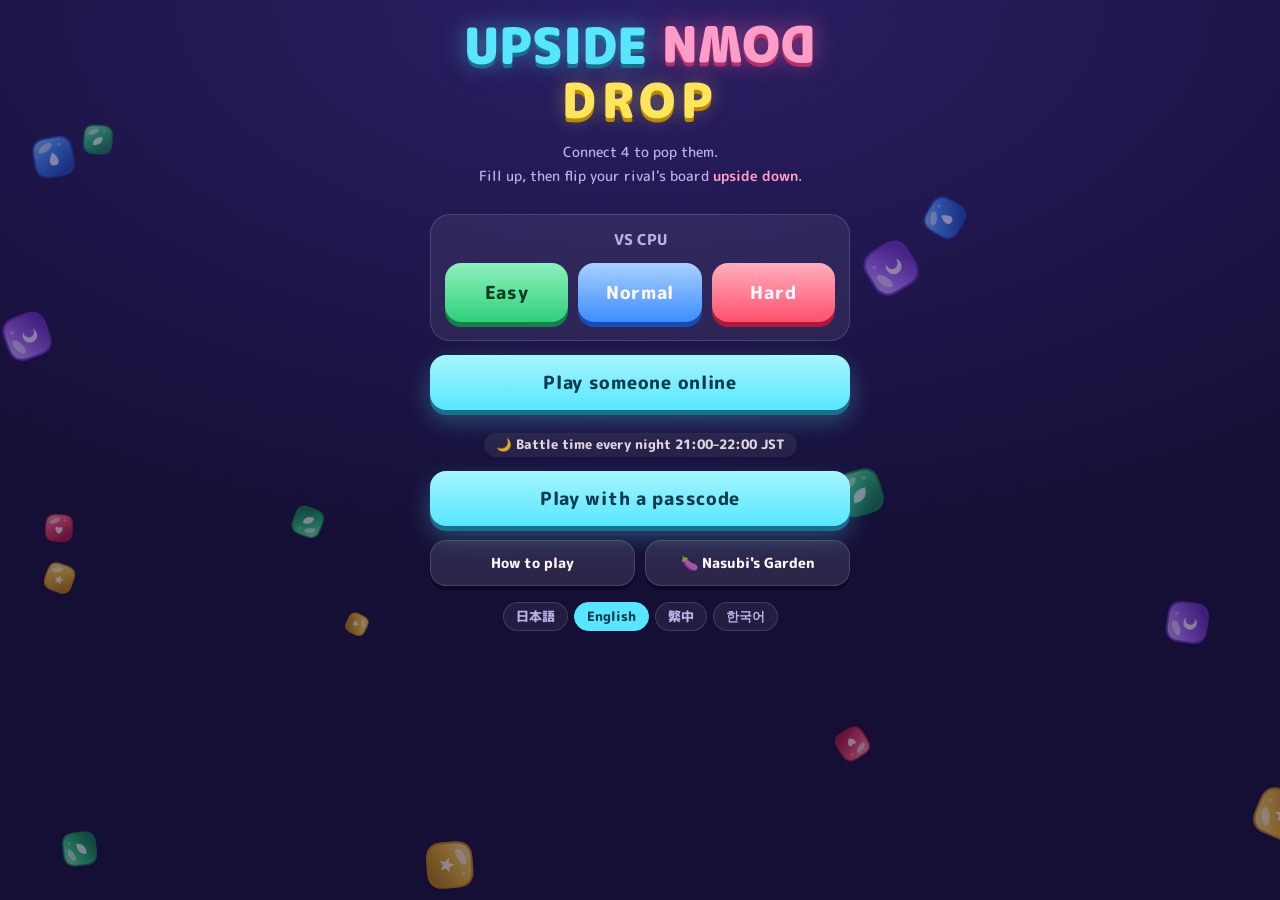
==== commit ea699693: "広告：タイトル画面（遊ぶ前の画面）にも出す（帯と大きい広告。遊び始めたら消す） Co-Authored-By: Claude Opus 5.5 <noreply@anthropic.com> Clau" ====
--- a/index.html
+++ b/index.html
@@ -34,25 +34,35 @@
 function vis(e){if(!e||!e.isConnected||e.closest('[hidden]'))return false;var r=e.getBoundingClientRect();if(r.width<1||r.height<1)return false;for(var n=e;n&&n.nodeType===1;n=n.parentElement){var s=getComputedStyle(n);if(s.display==='none'||s.visibility==='hidden'||parseFloat(s.opacity)<0.05)return false;}return true;}
 var was={};setInterval(function(){try{var any=false;for(var i=0;i<IDS.length;i++){if(vis(document.getElementById(IDS[i])))any=true;}if(any&&!was.v)ev('result_view');was.v=any;}catch(e){}},700);
 }catch(e){}})();</script>
-<!-- nasubi-ad: 結果画面の決めた場所に広告の帯（と、決めた作品だけその下に大きい広告）を出す（遊んでいる最中は出さない・ボタンに重ねない・広告の幅320pxを切らない・結果が出たらすぐ見せるが、最初の1.2秒は押しても反応しない・結果画面が出るたびに読みこみ直す（30秒に1回まで）） -->
-<script>(function(){try{var C=[{"a": "#ov-result .dialog", "v": "#ov-result"}],BIG=1,AD='https://nasubi-no-oniwa.github.io/ad/',AD2='https://nasubi-no-oniwa.github.io/ad/big.html',LOCK=1200,MIN=30000;
+<!-- nasubi-ad: 結果画面とタイトル画面の決めた場所に広告の帯（と、決めた場所だけその下に大きい広告）を出す（遊んでいる最中は出さない・ボタンに重ねない・広告の幅320pxを切らない・画面が出たらすぐ見せるが、最初の1.2秒は押しても反応しない・画面が出るたびに読みこみ直す（場所ごとに30秒に1回まで）） -->
+<script>(function(){try{var C=[{"a": "#ov-result .dialog", "v": "#ov-result"}, {"a": "#title div.title-box", "v": "#title", "t": 1, "b": 1, "m": 20, "x": "", "x2": ""}],BIG=1,M=20,EX="",EX2="",AD='https://nasubi-no-oniwa.github.io/ad/',AD2='https://nasubi-no-oniwa.github.io/ad/big.html',LOCK=1200,MIN=30000;
 if(/[?&]noad=1/.test(location.search))return;
-var ifr=null,ifr2=null,boxes=[],bigs=[],since=0,shown=false,last=0;
+var S=[];
 function vis(e){if(!e||!e.isConnected||e.closest('[hidden]'))return false;var r=e.getBoundingClientRect();if(r.width<1||r.height<1)return false;for(var n=e;n&&n.nodeType===1;n=n.parentElement){var s=getComputedStyle(n);if(s.display==='none'||s.visibility==='hidden'||parseFloat(s.opacity)<0.05)return false;}return true;}
-function mk(){var b=document.createElement('div');b.className='nsb-ad';b.style.cssText='display:block;position:static;float:none;box-sizing:content-box;width:320px;min-width:320px;max-width:none;height:50px;margin:20px calc((100% - 320px) / 2) 0;padding:0;border:0;background:none;box-shadow:none;border-radius:0;transform:none;overflow:hidden;flex:0 0 auto;align-self:center;';return b;}
-function mk2(){var g=document.createElement('div');g.className='nsb-ad nsb-big';g.style.cssText='display:block;position:static;float:none;box-sizing:content-box;width:300px;min-width:300px;max-width:none;height:250px;margin:20px calc((100% - 300px) / 2) 0;padding:0;border:0;background:none;box-shadow:none;border-radius:0;transform:none;overflow:hidden;flex:0 0 auto;align-self:center;';return g;}
+function opt(i,k,d){return C[i][k]===undefined?d:C[i][k];}
+function mk(i){var b=document.createElement('div');b.className='nsb-ad';b.style.cssText='display:block;position:static;float:none;box-sizing:content-box;width:320px;min-width:320px;max-width:none;height:50px;margin:'+opt(i,'m',M)+'px calc((100% - 320px) / 2) 0;padding:0;border:0;background:none;box-shadow:none;border-radius:0;transform:none;overflow:hidden;flex:0 0 auto;align-self:center;'+opt(i,'x',EX);return b;}
+function mk2(i){var g=document.createElement('div');g.className='nsb-ad nsb-big';g.style.cssText='display:block;position:static;float:none;box-sizing:content-box;width:300px;min-width:300px;max-width:none;height:250px;margin:20px calc((100% - 300px) / 2) 0;padding:0;border:0;background:none;box-shadow:none;border-radius:0;transform:none;overflow:hidden;flex:0 0 auto;align-self:center;'+opt(i,'x2',EX2);return g;}
 function mkf(u,w,h){var f=document.createElement('iframe');f.title='ad';f.setAttribute('scrolling','no');f.width=w;f.height=h;f.style.cssText='border:0;margin:0;padding:0;width:'+w+'px;height:'+h+'px;display:block;max-width:none;visibility:hidden;pointer-events:none';f.src=u;return f;}
 function rel(f,u){try{f.contentWindow.location.replace(u);}catch(_){f.src=u;}}
-function place(){for(var i=0;i<C.length;i++){var a=document.querySelector(C[i].a);if(!a)continue;var b=boxes[i]||(boxes[i]=mk());if(C[i].p==='first'){if(a.firstElementChild!==b)a.insertBefore(b,a.firstChild);}else if(b.parentNode!==a)a.appendChild(b);
-if(BIG){var g=bigs[i]||(bigs[i]=mk2());if(b.nextSibling!==g)a.insertBefore(g,b.nextSibling);}}}
-function hide(){if(ifr){ifr.style.visibility='hidden';ifr.style.pointerEvents='none';}if(ifr2){ifr2.style.visibility='hidden';ifr2.style.pointerEvents='none';}}
-function tick(){try{place();var k=-1;for(var i=0;i<C.length;i++){var v=document.querySelector(C[i].v),b=boxes[i];if(b&&vis(v)&&vis(b)){k=i;break;}}
-if(k<0){since=0;shown=false;hide();return;}
-var now=Date.now();if(!since)since=now;var pe=(now-since<LOCK)?'none':'auto';
-if(!ifr)ifr=mkf(AD,320,50);if(BIG&&!ifr2)ifr2=mkf(AD2,300,250);
-var fresh=false;if(ifr.parentNode!==boxes[k]){boxes[k].appendChild(ifr);fresh=true;}if(BIG&&ifr2.parentNode!==bigs[k]){bigs[k].appendChild(ifr2);fresh=true;}
-if(fresh)last=now;else if(!shown&&now-last>=MIN){rel(ifr,AD);if(ifr2)rel(ifr2,AD2);last=now;}
-ifr.style.visibility='visible';ifr.style.pointerEvents=pe;if(ifr2){ifr2.style.visibility='visible';ifr2.style.pointerEvents=pe;}shown=true;}catch(_){}}
+function place(){for(var i=0;i<C.length;i++){var a=document.querySelector(C[i].a);if(!a)continue;var s=S[i]||(S[i]={b:mk(i),g:opt(i,'b',BIG)?mk2(i):null,on:false,since:0,last:0,f:null,f2:null});var b=s.b;
+if(C[i].p==='first'){if(a.firstElementChild!==b)a.insertBefore(b,a.firstChild);}else if(b.parentNode!==a)a.appendChild(b);
+if(s.g&&b.nextSibling!==s.g)a.insertBefore(s.g,b.nextSibling);}}
+function off(s){if(s.f){s.f.style.visibility='hidden';s.f.style.pointerEvents='none';}if(s.f2){s.f2.style.visibility='hidden';s.f2.style.pointerEvents='none';}s.on=false;s.since=0;}
+function tick(){try{place();var k=-1,i,s,res=false;
+for(i=0;i<C.length;i++){s=S[i];if(!C[i].t&&s&&vis(document.querySelector(C[i].v))&&vis(s.b)){k=i;res=true;break;}}
+if(k<0)for(i=0;i<C.length;i++){s=S[i];if(C[i].t&&s&&vis(document.querySelector(C[i].v))&&vis(s.b)){k=i;break;}}
+for(i=0;i<C.length;i++){s=S[i];if(!s)continue;
+if(C[i].t){var d=(res&&vis(document.querySelector(C[i].v)))?'none':'block';if(s.b.style.display!==d){s.b.style.display=d;if(s.g)s.g.style.display=d;}}
+if(i!==k&&s.on)off(s);}
+if(k<0)return;
+s=S[k];var now=Date.now();
+if(!s.on){s.on=true;s.since=now;
+if(!s.f){s.f=mkf(AD,320,50);s.b.appendChild(s.f);if(s.g){s.f2=mkf(AD2,300,250);s.g.appendChild(s.f2);}s.last=now;}
+else if(now-s.last>=MIN){rel(s.f,AD);if(s.f2)rel(s.f2,AD2);s.last=now;}}
+if(s.f.parentNode!==s.b){s.b.appendChild(s.f);s.last=now;}if(s.f2&&s.f2.parentNode!==s.g){s.g.appendChild(s.f2);s.last=now;}
+var pe=(now-s.since<LOCK)?'none':'auto';
+s.f.style.visibility='visible';s.f.style.pointerEvents=pe;if(s.f2){s.f2.style.visibility='visible';s.f2.style.pointerEvents=pe;}
+}catch(_){}}
 function go(){place();try{new MutationObserver(place).observe(document.body,{childList:true,subtree:true});}catch(_){}setInterval(tick,300);}
 if(document.body)go();else document.addEventListener('DOMContentLoaded',go);
 }catch(e){}})();</script>
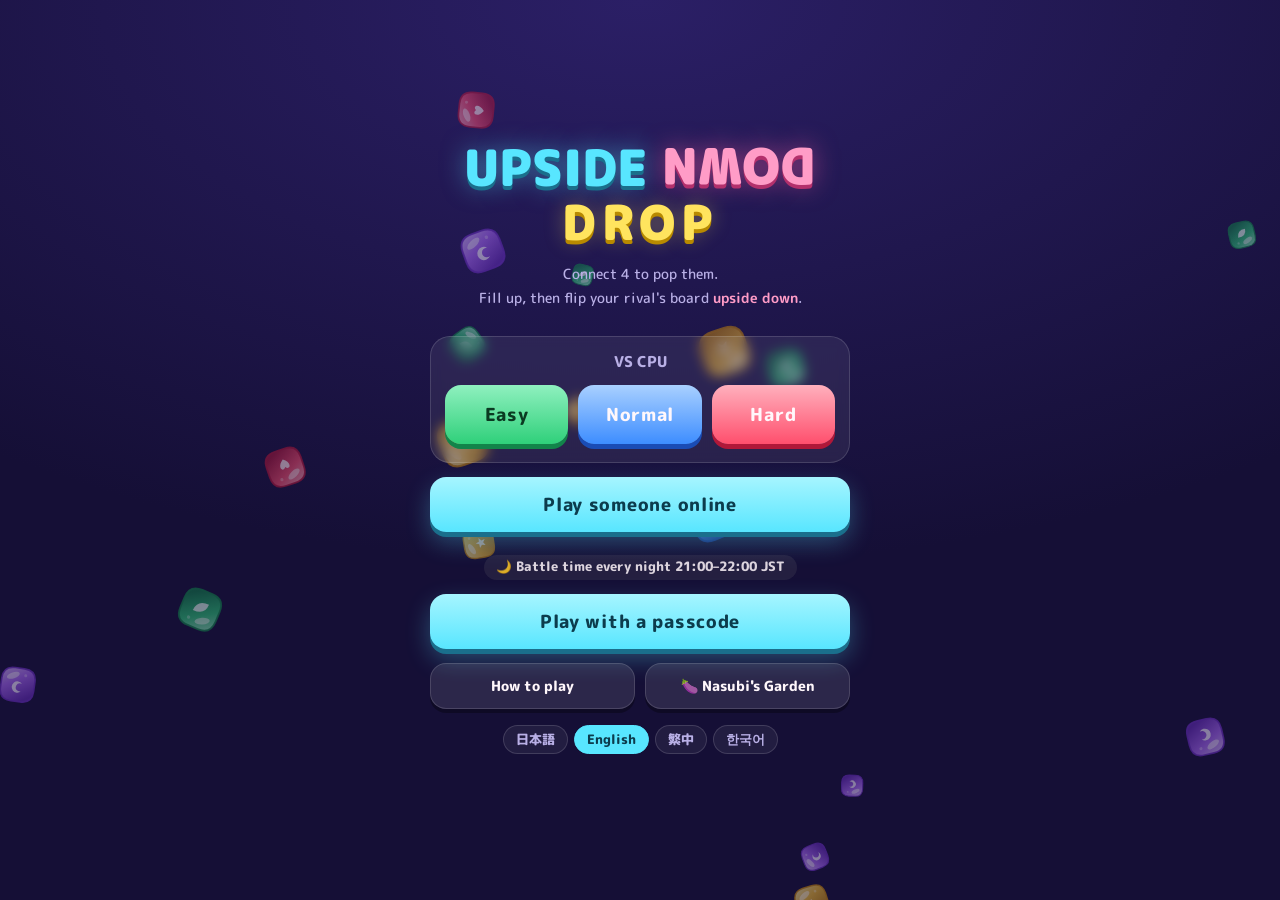
==== commit 0941140c: "広告：スマホのときだけ出す（PCでは広告が来ず空白になるので、広告の場所を作らない） Co-Authored-By: Claude Opus 5.5 <noreply@anthropic.com> C" ====
--- a/index.html
+++ b/index.html
@@ -34,9 +34,10 @@
 function vis(e){if(!e||!e.isConnected||e.closest('[hidden]'))return false;var r=e.getBoundingClientRect();if(r.width<1||r.height<1)return false;for(var n=e;n&&n.nodeType===1;n=n.parentElement){var s=getComputedStyle(n);if(s.display==='none'||s.visibility==='hidden'||parseFloat(s.opacity)<0.05)return false;}return true;}
 var was={};setInterval(function(){try{var any=false;for(var i=0;i<IDS.length;i++){if(vis(document.getElementById(IDS[i])))any=true;}if(any&&!was.v)ev('result_view');was.v=any;}catch(e){}},700);
 }catch(e){}})();</script>
-<!-- nasubi-ad: 結果画面とタイトル画面の決めた場所に広告の帯（と、決めた場所だけその下に大きい広告）を出す（遊んでいる最中は出さない・ボタンに重ねない・広告の幅320pxを切らない・画面が出たらすぐ見せるが、最初の1.2秒は押しても反応しない・画面が出るたびに読みこみ直す（場所ごとに30秒に1回まで）） -->
+<!-- nasubi-ad: スマホのとき、結果画面とタイトル画面の決めた場所に広告の帯（と、決めた場所だけその下に大きい広告）を出す（遊んでいる最中は出さない・ボタンに重ねない・広告の幅320pxを切らない・画面が出たらすぐ見せるが、最初の1.2秒は押しても反応しない・画面が出るたびに読みこみ直す（場所ごとに30秒に1回まで）） -->
 <script>(function(){try{var C=[{"a": "#ov-result .dialog", "v": "#ov-result"}, {"a": "#title div.title-box", "v": "#title", "t": 1, "b": 1, "m": 20, "x": "", "x2": ""}],BIG=1,M=20,EX="",EX2="",AD='https://nasubi-no-oniwa.github.io/ad/',AD2='https://nasubi-no-oniwa.github.io/ad/big.html',LOCK=1200,MIN=30000;
 if(/[?&]noad=1/.test(location.search))return;
+if(!/iPhone|iPod|Android|Mobile|Windows Phone|BlackBerry/i.test(navigator.userAgent||''))return;
 var S=[];
 function vis(e){if(!e||!e.isConnected||e.closest('[hidden]'))return false;var r=e.getBoundingClientRect();if(r.width<1||r.height<1)return false;for(var n=e;n&&n.nodeType===1;n=n.parentElement){var s=getComputedStyle(n);if(s.display==='none'||s.visibility==='hidden'||parseFloat(s.opacity)<0.05)return false;}return true;}
 function opt(i,k,d){return C[i][k]===undefined?d:C[i][k];}
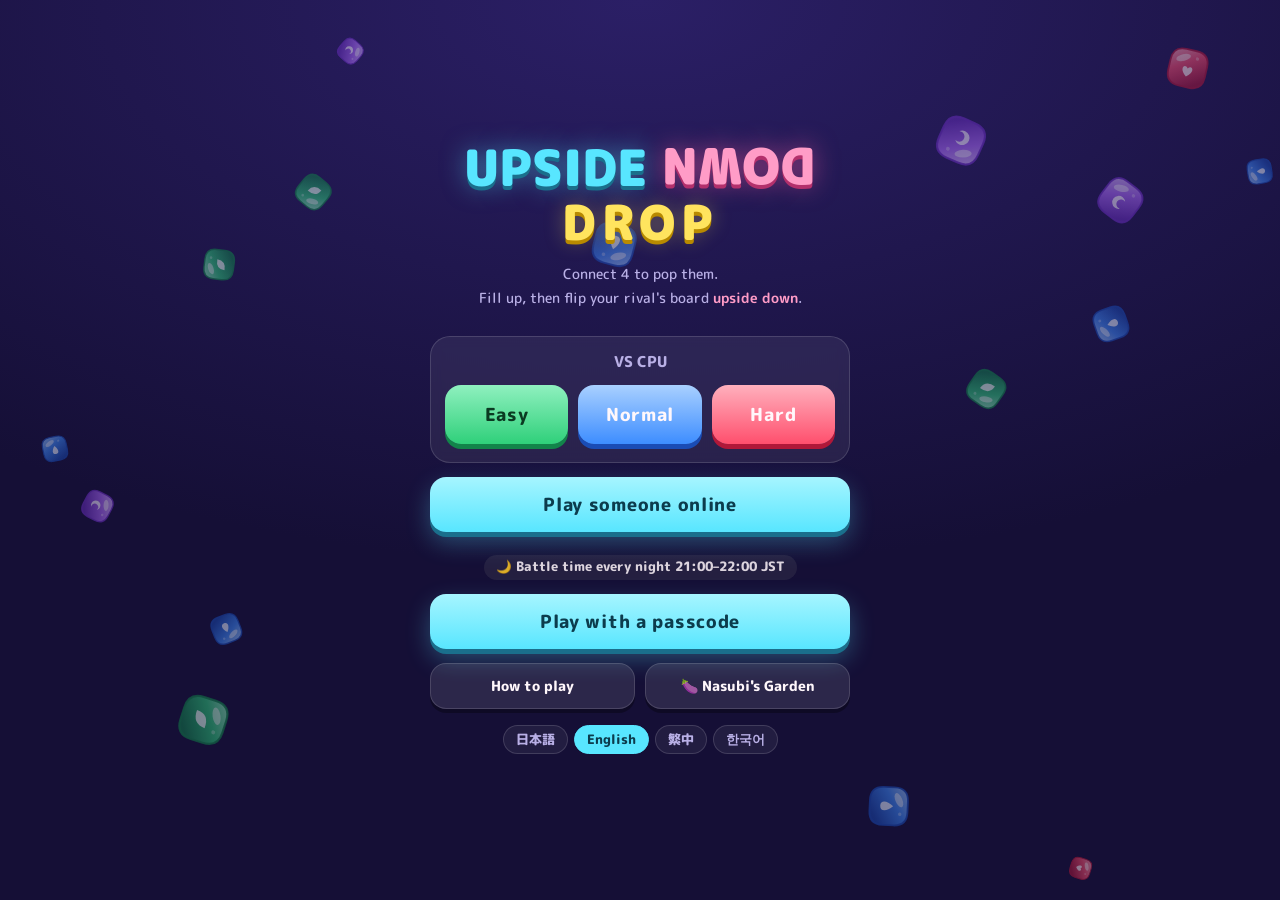
==== commit c3df329d: "広告：画面が隠れたら広告を外して止め、画面が出るたびに新しい広告を読みこむ（見えていないのに表示が数えられないように） Co-Authored-By: Claude Opus 5.5 <noreply" ====
--- a/index.html
+++ b/index.html
@@ -34,8 +34,8 @@
 function vis(e){if(!e||!e.isConnected||e.closest('[hidden]'))return false;var r=e.getBoundingClientRect();if(r.width<1||r.height<1)return false;for(var n=e;n&&n.nodeType===1;n=n.parentElement){var s=getComputedStyle(n);if(s.display==='none'||s.visibility==='hidden'||parseFloat(s.opacity)<0.05)return false;}return true;}
 var was={};setInterval(function(){try{var any=false;for(var i=0;i<IDS.length;i++){if(vis(document.getElementById(IDS[i])))any=true;}if(any&&!was.v)ev('result_view');was.v=any;}catch(e){}},700);
 }catch(e){}})();</script>
-<!-- nasubi-ad: スマホのとき、結果画面とタイトル画面の決めた場所に広告の帯（と、決めた場所だけその下に大きい広告）を出す（遊んでいる最中は出さない・ボタンに重ねない・広告の幅320pxを切らない・画面が出たらすぐ見せるが、最初の1.2秒は押しても反応しない・画面が出るたびに読みこみ直す（場所ごとに30秒に1回まで）） -->
-<script>(function(){try{var C=[{"a": "#ov-result .dialog", "v": "#ov-result"}, {"a": "#title div.title-box", "v": "#title", "t": 1, "b": 1, "m": 20, "x": "", "x2": ""}],BIG=1,M=20,EX="",EX2="",AD='https://nasubi-no-oniwa.github.io/ad/',AD2='https://nasubi-no-oniwa.github.io/ad/big.html',LOCK=1200,MIN=30000;
+<!-- nasubi-ad: スマホのとき、結果画面とタイトル画面の決めた場所に広告の帯（と、決めた場所だけその下に大きい広告）を出す（遊んでいる最中は出さない・ボタンに重ねない・広告の幅320pxを切らない・画面が出たらすぐ見せるが、最初の1.2秒は押しても反応しない・画面が出るたびに新しい広告を読みこむ（場所ごとに10秒に1回まで）・画面が隠れて2秒たったら広告を外して止める） -->
+<script>(function(){try{var C=[{"a": "#ov-result .dialog", "v": "#ov-result"}, {"a": "#title div.title-box", "v": "#title", "t": 1, "b": 1, "m": 20, "x": "", "x2": ""}],BIG=1,M=20,EX="",EX2="",AD='https://nasubi-no-oniwa.github.io/ad/',AD2='https://nasubi-no-oniwa.github.io/ad/big.html',LOCK=1200,HOLD=2000,MIN=10000;
 if(/[?&]noad=1/.test(location.search))return;
 if(!/iPhone|iPod|Android|Mobile|Windows Phone|BlackBerry/i.test(navigator.userAgent||''))return;
 var S=[];
@@ -44,23 +44,23 @@
 function mk(i){var b=document.createElement('div');b.className='nsb-ad';b.style.cssText='display:block;position:static;float:none;box-sizing:content-box;width:320px;min-width:320px;max-width:none;height:50px;margin:'+opt(i,'m',M)+'px calc((100% - 320px) / 2) 0;padding:0;border:0;background:none;box-shadow:none;border-radius:0;transform:none;overflow:hidden;flex:0 0 auto;align-self:center;'+opt(i,'x',EX);return b;}
 function mk2(i){var g=document.createElement('div');g.className='nsb-ad nsb-big';g.style.cssText='display:block;position:static;float:none;box-sizing:content-box;width:300px;min-width:300px;max-width:none;height:250px;margin:20px calc((100% - 300px) / 2) 0;padding:0;border:0;background:none;box-shadow:none;border-radius:0;transform:none;overflow:hidden;flex:0 0 auto;align-self:center;'+opt(i,'x2',EX2);return g;}
 function mkf(u,w,h){var f=document.createElement('iframe');f.title='ad';f.setAttribute('scrolling','no');f.width=w;f.height=h;f.style.cssText='border:0;margin:0;padding:0;width:'+w+'px;height:'+h+'px;display:block;max-width:none;visibility:hidden;pointer-events:none';f.src=u;return f;}
-function rel(f,u){try{f.contentWindow.location.replace(u);}catch(_){f.src=u;}}
-function place(){for(var i=0;i<C.length;i++){var a=document.querySelector(C[i].a);if(!a)continue;var s=S[i]||(S[i]={b:mk(i),g:opt(i,'b',BIG)?mk2(i):null,on:false,since:0,last:0,f:null,f2:null});var b=s.b;
+function place(){for(var i=0;i<C.length;i++){var a=document.querySelector(C[i].a);if(!a)continue;var s=S[i]||(S[i]={b:mk(i),g:opt(i,'b',BIG)?mk2(i):null,on:false,since:0,hid:0,last:0,f:null,f2:null});var b=s.b;
 if(C[i].p==='first'){if(a.firstElementChild!==b)a.insertBefore(b,a.firstChild);}else if(b.parentNode!==a)a.appendChild(b);
 if(s.g&&b.nextSibling!==s.g)a.insertBefore(s.g,b.nextSibling);}}
-function off(s){if(s.f){s.f.style.visibility='hidden';s.f.style.pointerEvents='none';}if(s.f2){s.f2.style.visibility='hidden';s.f2.style.pointerEvents='none';}s.on=false;s.since=0;}
-function tick(){try{place();var k=-1,i,s,res=false;
+function off(s,now){if(s.f){s.f.style.visibility='hidden';s.f.style.pointerEvents='none';}if(s.f2){s.f2.style.visibility='hidden';s.f2.style.pointerEvents='none';}s.on=false;s.since=0;s.hid=now;}
+function kill(s){if(s.f){if(s.f.parentNode)s.f.parentNode.removeChild(s.f);s.f=null;}if(s.f2){if(s.f2.parentNode)s.f2.parentNode.removeChild(s.f2);s.f2=null;}}
+function tick(){try{place();var k=-1,i,s,res=false,now=Date.now();
 for(i=0;i<C.length;i++){s=S[i];if(!C[i].t&&s&&vis(document.querySelector(C[i].v))&&vis(s.b)){k=i;res=true;break;}}
 if(k<0)for(i=0;i<C.length;i++){s=S[i];if(C[i].t&&s&&vis(document.querySelector(C[i].v))&&vis(s.b)){k=i;break;}}
+if(document.hidden)k=-1;
 for(i=0;i<C.length;i++){s=S[i];if(!s)continue;
 if(C[i].t){var d=(res&&vis(document.querySelector(C[i].v)))?'none':'block';if(s.b.style.display!==d){s.b.style.display=d;if(s.g)s.g.style.display=d;}}
-if(i!==k&&s.on)off(s);}
+if(i!==k){if(s.on)off(s,now);if(s.f&&now-s.hid>=HOLD&&now-s.last>=MIN)kill(s);}}
 if(k<0)return;
-s=S[k];var now=Date.now();
-if(!s.on){s.on=true;s.since=now;
+s=S[k];
+if(!s.on){s.on=true;s.since=now;}
 if(!s.f){s.f=mkf(AD,320,50);s.b.appendChild(s.f);if(s.g){s.f2=mkf(AD2,300,250);s.g.appendChild(s.f2);}s.last=now;}
-else if(now-s.last>=MIN){rel(s.f,AD);if(s.f2)rel(s.f2,AD2);s.last=now;}}
-if(s.f.parentNode!==s.b){s.b.appendChild(s.f);s.last=now;}if(s.f2&&s.f2.parentNode!==s.g){s.g.appendChild(s.f2);s.last=now;}
+if(s.f.parentNode!==s.b)s.b.appendChild(s.f);if(s.f2&&s.f2.parentNode!==s.g)s.g.appendChild(s.f2);
 var pe=(now-s.since<LOCK)?'none':'auto';
 s.f.style.visibility='visible';s.f.style.pointerEvents=pe;if(s.f2){s.f2.style.visibility='visible';s.f2.style.pointerEvents=pe;}
 }catch(_){}}
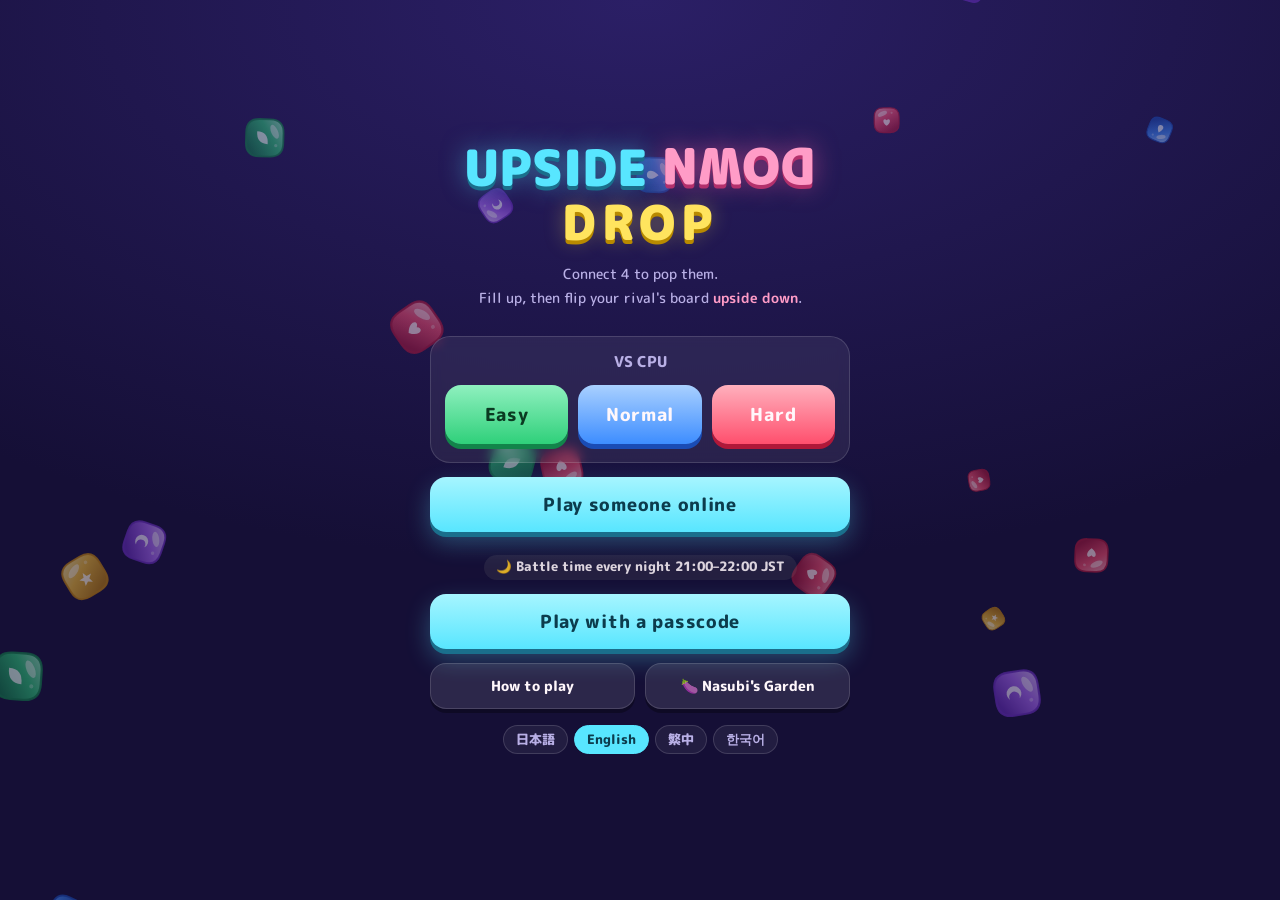
==== commit 10c0dc6a: "広告：タイトル画面の広告はタイトル用の広告枠を使う（タイトル画面と結果画面のどちらが稼いでいるかを分けて見るため。場所と見た目は同じ） Co-Authored-By: Claude Opus 5.5 " ====
--- a/index.html
+++ b/index.html
@@ -34,8 +34,8 @@
 function vis(e){if(!e||!e.isConnected||e.closest('[hidden]'))return false;var r=e.getBoundingClientRect();if(r.width<1||r.height<1)return false;for(var n=e;n&&n.nodeType===1;n=n.parentElement){var s=getComputedStyle(n);if(s.display==='none'||s.visibility==='hidden'||parseFloat(s.opacity)<0.05)return false;}return true;}
 var was={};setInterval(function(){try{var any=false;for(var i=0;i<IDS.length;i++){if(vis(document.getElementById(IDS[i])))any=true;}if(any&&!was.v)ev('result_view');was.v=any;}catch(e){}},700);
 }catch(e){}})();</script>
-<!-- nasubi-ad: スマホのとき、結果画面とタイトル画面の決めた場所に広告の帯（と、決めた場所だけその下に大きい広告）を出す（遊んでいる最中は出さない・ボタンに重ねない・広告の幅320pxを切らない・画面が出たらすぐ見せるが、最初の1.2秒は押しても反応しない・画面が出るたびに新しい広告を読みこむ（場所ごとに10秒に1回まで）・画面が隠れて2秒たったら広告を外して止める） -->
-<script>(function(){try{var C=[{"a": "#ov-result .dialog", "v": "#ov-result"}, {"a": "#title div.title-box", "v": "#title", "t": 1, "b": 1, "m": 20, "x": "", "x2": ""}],BIG=1,M=20,EX="",EX2="",AD='https://nasubi-no-oniwa.github.io/ad/',AD2='https://nasubi-no-oniwa.github.io/ad/big.html',LOCK=1200,HOLD=2000,MIN=10000;
+<!-- nasubi-ad: スマホのとき、結果画面とタイトル画面の決めた場所に広告の帯（と、決めた場所だけその下に大きい広告）を出す（遊んでいる最中は出さない・ボタンに重ねない・広告の幅320pxを切らない・画面が出たらすぐ見せるが、最初の1.2秒は押しても反応しない・画面が出るたびに新しい広告を読みこむ（場所ごとに10秒に1回まで）・画面が隠れて2秒たったら広告を外して止める・タイトル画面はタイトル用の広告枠を使う） -->
+<script>(function(){try{var C=[{"a": "#ov-result .dialog", "v": "#ov-result"}, {"a": "#title div.title-box", "v": "#title", "t": 1, "b": 1, "m": 20, "x": "", "x2": ""}],BIG=1,M=20,EX="",EX2="",AD='https://nasubi-no-oniwa.github.io/ad/',AD2='https://nasubi-no-oniwa.github.io/ad/big.html',TAD='https://nasubi-no-oniwa.github.io/ad/t.html',TAD2='https://nasubi-no-oniwa.github.io/ad/tbig.html',LOCK=1200,HOLD=2000,MIN=10000;
 if(/[?&]noad=1/.test(location.search))return;
 if(!/iPhone|iPod|Android|Mobile|Windows Phone|BlackBerry/i.test(navigator.userAgent||''))return;
 var S=[];
@@ -59,7 +59,7 @@
 if(k<0)return;
 s=S[k];
 if(!s.on){s.on=true;s.since=now;}
-if(!s.f){s.f=mkf(AD,320,50);s.b.appendChild(s.f);if(s.g){s.f2=mkf(AD2,300,250);s.g.appendChild(s.f2);}s.last=now;}
+if(!s.f){var t=!!C[k].t;s.f=mkf(t?TAD:AD,320,50);s.b.appendChild(s.f);if(s.g){s.f2=mkf(t?TAD2:AD2,300,250);s.g.appendChild(s.f2);}s.last=now;}
 if(s.f.parentNode!==s.b)s.b.appendChild(s.f);if(s.f2&&s.f2.parentNode!==s.g)s.g.appendChild(s.f2);
 var pe=(now-s.since<LOCK)?'none':'auto';
 s.f.style.visibility='visible';s.f.style.pointerEvents=pe;if(s.f2){s.f2.style.visibility='visible';s.f2.style.pointerEvents=pe;}
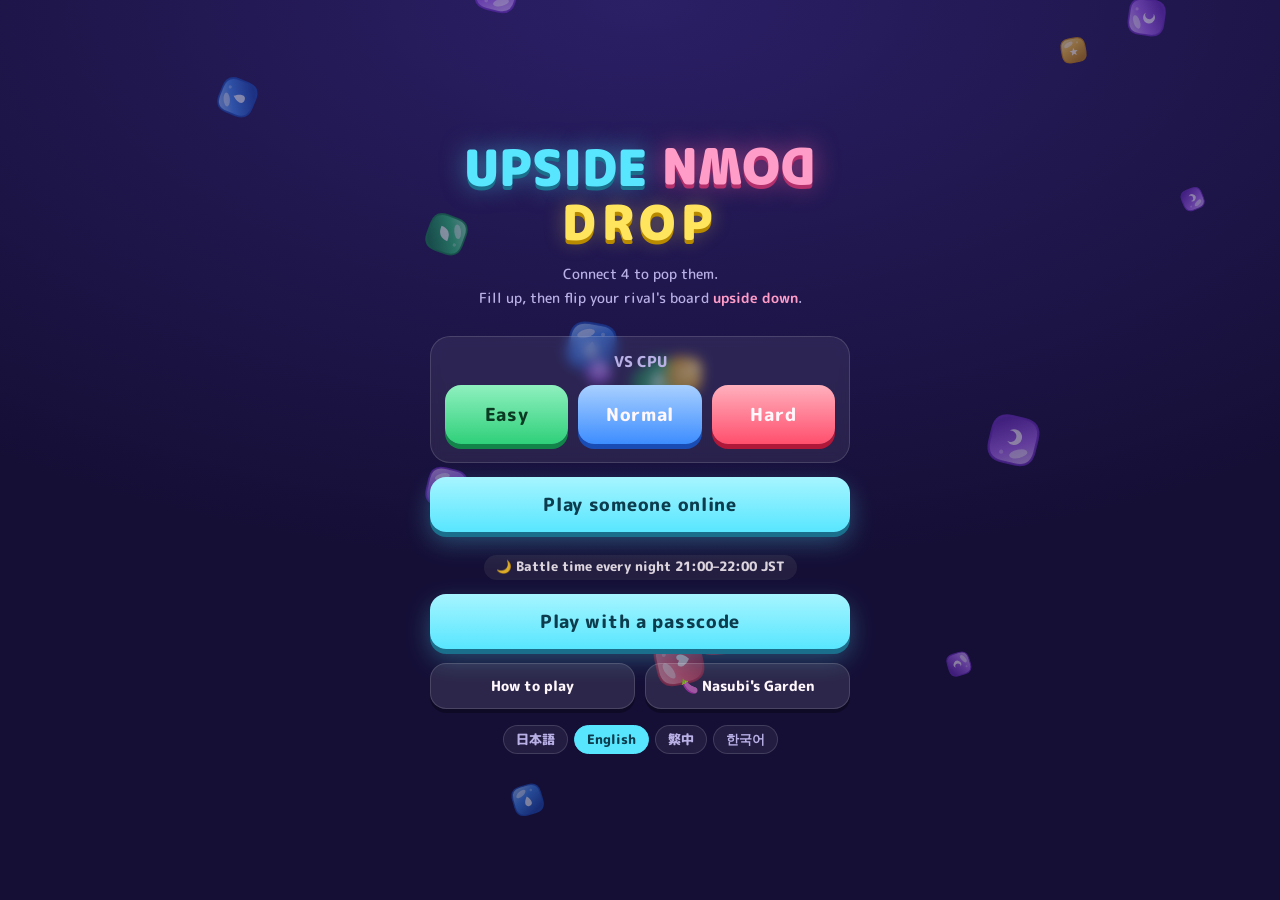
==== commit 4e0d689a: "広告：同じ場所の広告の読みこみを30秒に1回までに戻す（短い表示ばかり数えられないように。30秒以内に戻ったら前の広告のまま） Co-Authored-By: Claude Opus 5.5 <nor" ====
--- a/index.html
+++ b/index.html
@@ -34,8 +34,8 @@
 function vis(e){if(!e||!e.isConnected||e.closest('[hidden]'))return false;var r=e.getBoundingClientRect();if(r.width<1||r.height<1)return false;for(var n=e;n&&n.nodeType===1;n=n.parentElement){var s=getComputedStyle(n);if(s.display==='none'||s.visibility==='hidden'||parseFloat(s.opacity)<0.05)return false;}return true;}
 var was={};setInterval(function(){try{var any=false;for(var i=0;i<IDS.length;i++){if(vis(document.getElementById(IDS[i])))any=true;}if(any&&!was.v)ev('result_view');was.v=any;}catch(e){}},700);
 }catch(e){}})();</script>
-<!-- nasubi-ad: スマホのとき、結果画面とタイトル画面の決めた場所に広告の帯（と、決めた場所だけその下に大きい広告）を出す（遊んでいる最中は出さない・ボタンに重ねない・広告の幅320pxを切らない・画面が出たらすぐ見せるが、最初の1.2秒は押しても反応しない・画面が出るたびに新しい広告を読みこむ（場所ごとに10秒に1回まで）・画面が隠れて2秒たったら広告を外して止める・タイトル画面はタイトル用の広告枠を使う） -->
-<script>(function(){try{var C=[{"a": "#ov-result .dialog", "v": "#ov-result"}, {"a": "#title div.title-box", "v": "#title", "t": 1, "b": 1, "m": 20, "x": "", "x2": ""}],BIG=1,M=20,EX="",EX2="",AD='https://nasubi-no-oniwa.github.io/ad/',AD2='https://nasubi-no-oniwa.github.io/ad/big.html',TAD='https://nasubi-no-oniwa.github.io/ad/t.html',TAD2='https://nasubi-no-oniwa.github.io/ad/tbig.html',LOCK=1200,HOLD=2000,MIN=10000;
+<!-- nasubi-ad: スマホのとき、結果画面とタイトル画面の決めた場所に広告の帯（と、決めた場所だけその下に大きい広告）を出す（遊んでいる最中は出さない・ボタンに重ねない・広告の幅320pxを切らない・画面が出たらすぐ見せるが、最初の1.2秒は押しても反応しない・画面が出るたびに新しい広告を読みこむ（場所ごとに30秒に1回まで）・画面が隠れて2秒たったら広告を外して止める・タイトル画面はタイトル用の広告枠を使う） -->
+<script>(function(){try{var C=[{"a": "#ov-result .dialog", "v": "#ov-result"}, {"a": "#title div.title-box", "v": "#title", "t": 1, "b": 1, "m": 20, "x": "", "x2": ""}],BIG=1,M=20,EX="",EX2="",AD='https://nasubi-no-oniwa.github.io/ad/',AD2='https://nasubi-no-oniwa.github.io/ad/big.html',TAD='https://nasubi-no-oniwa.github.io/ad/t.html',TAD2='https://nasubi-no-oniwa.github.io/ad/tbig.html',LOCK=1200,HOLD=2000,MIN=30000;
 if(/[?&]noad=1/.test(location.search))return;
 if(!/iPhone|iPod|Android|Mobile|Windows Phone|BlackBerry/i.test(navigator.userAgent||''))return;
 var S=[];
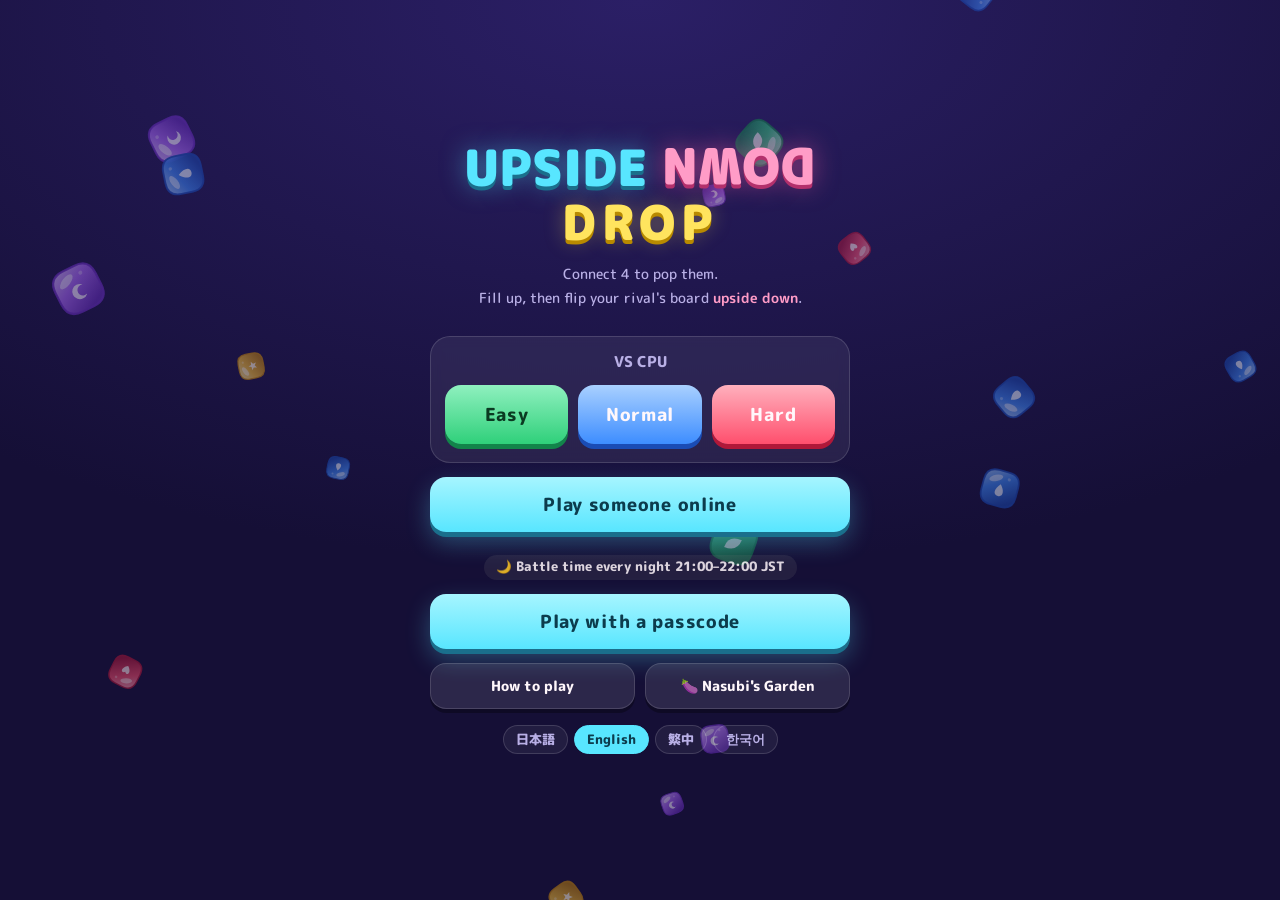
==== commit 335867cc: "結果画面に「次のゲーム」を足す（右にスライドするか押すと、おすすめの画面。✖か左にスライドで戻る。ゲームの動きは変えない） Co-Authored-By: Claude Opus 5.5 <norep" ====
--- a/index.html
+++ b/index.html
@@ -67,6 +67,9 @@
 function go(){place();try{new MutationObserver(place).observe(document.body,{childList:true,subtree:true});}catch(_){}setInterval(tick,300);}
 if(document.body)go();else document.addEventListener('DOMContentLoaded',go);
 }catch(e){}})();</script>
+<!-- nasubi-next: 結果画面に「次のゲーム」を出す（右にスライドするか押すと、おすすめの画面。中身は nasubi-no-oniwa.github.io/next/next.js で全作品共通） -->
+<script>window.NSB_NEXT={"g": "sakasama", "r": [{"a": "#ov-result .dialog", "v": "#ov-result"}], "ad": 1};</script>
+<script src="https://nasubi-no-oniwa.github.io/next/next.js" defer></script>
 </head>
 <body>
 <div id="app">
